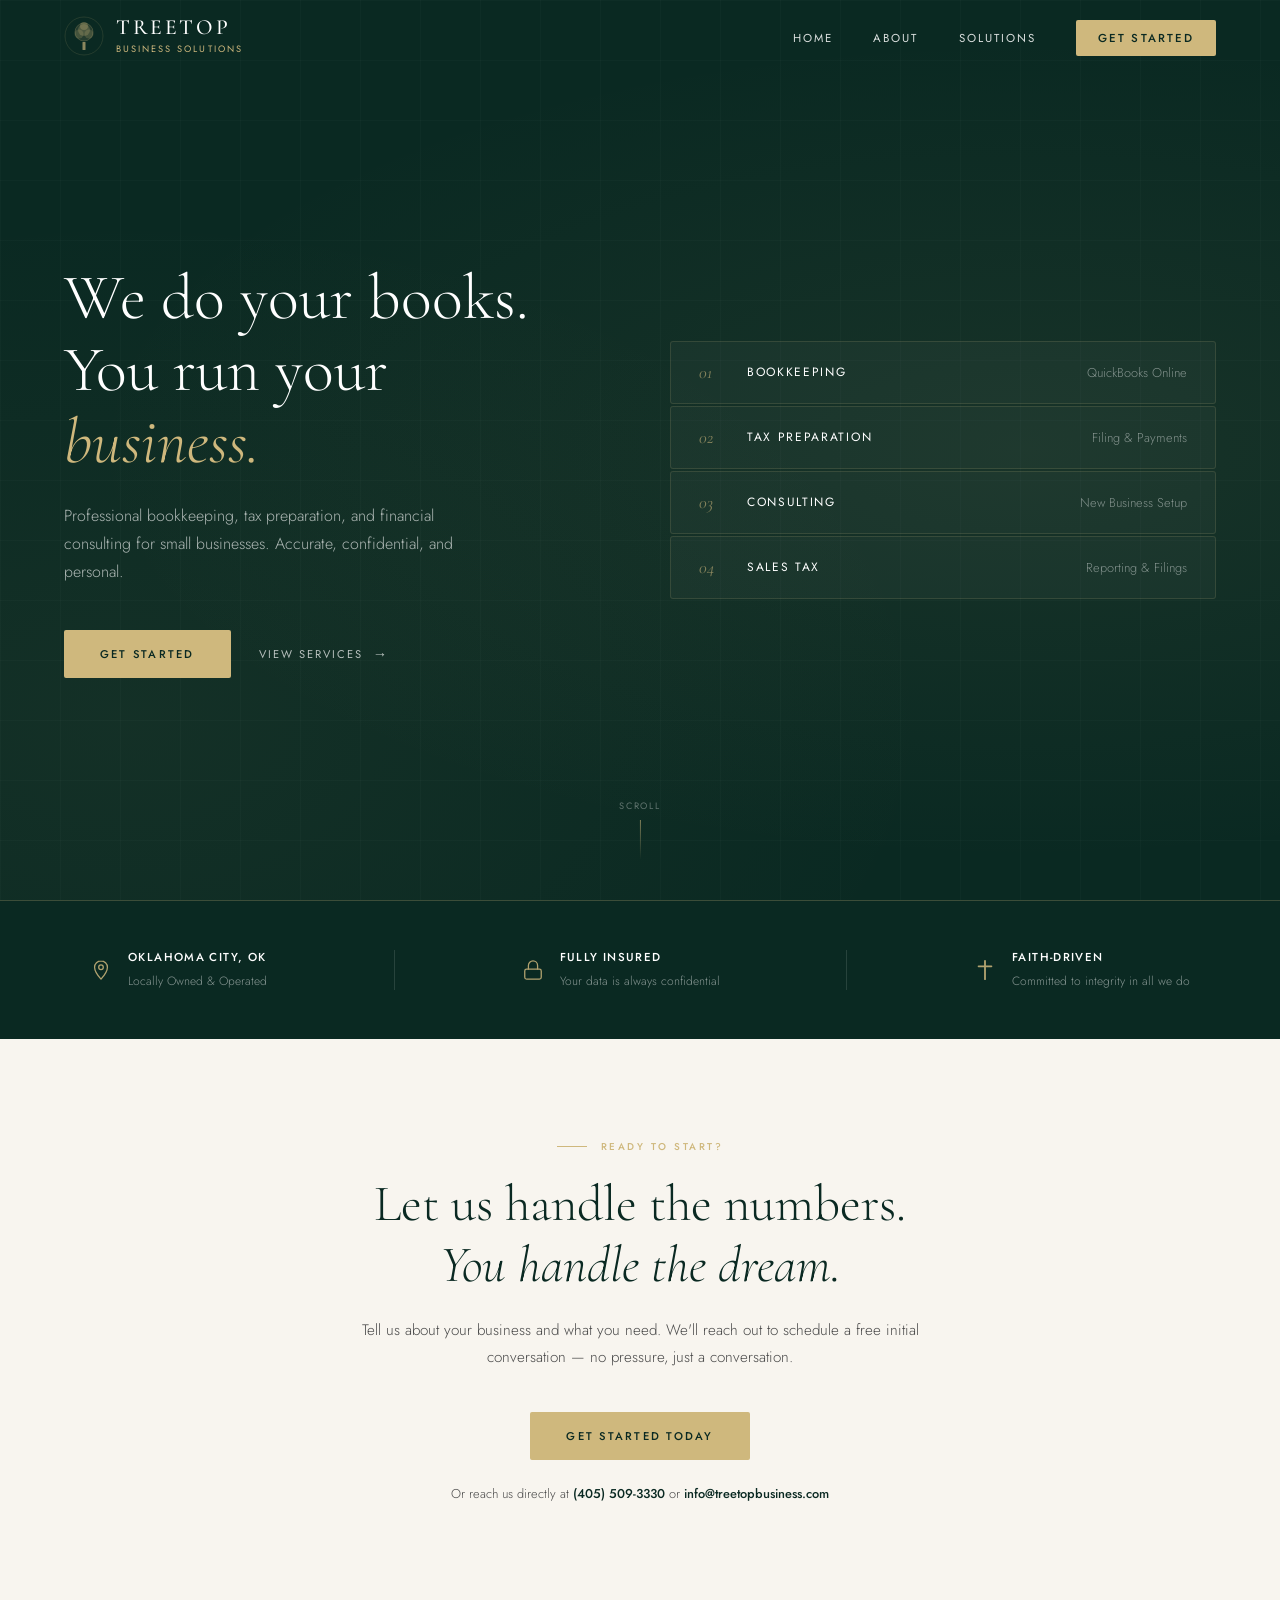
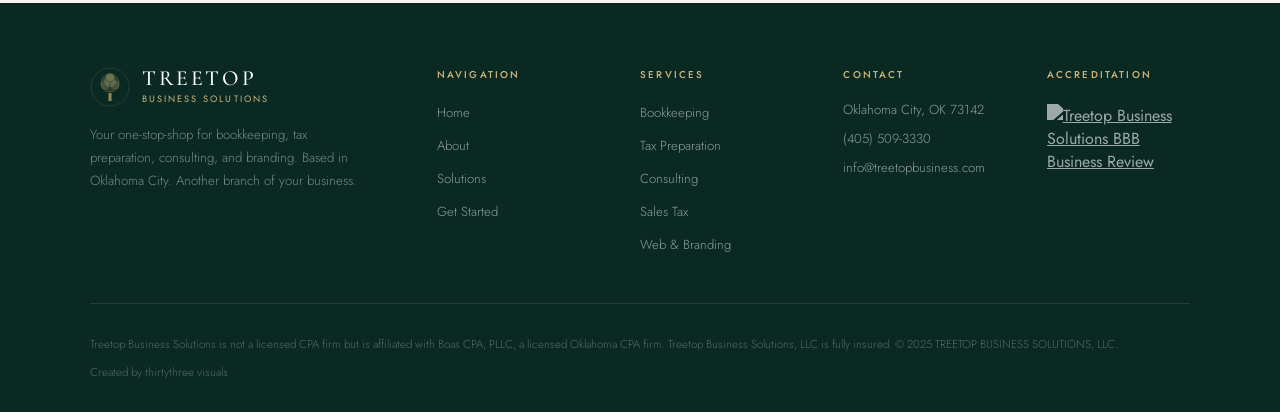
==== index.html @ 463fb04f "Add files via upload" ====
<!DOCTYPE html>
<html lang="en">
<head>
  <meta charset="UTF-8" />
  <meta name="viewport" content="width=device-width, initial-scale=1.0" />
  <title>Treetop Business Solutions | Bookkeeping · Tax Prep · Reconciliation</title>
  <meta name="description" content="Treetop Business Solutions — professional bookkeeping, tax preparation, and financial consulting for small businesses in Oklahoma City." />
  <link rel="preconnect" href="https://fonts.googleapis.com" />
  <link rel="preconnect" href="https://fonts.gstatic.com" crossorigin />
  <link href="https://fonts.googleapis.com/css2?family=Cormorant+Garamond:ital,wght@0,300;0,400;0,500;0,600;1,300;1,400&family=Jost:wght@300;400;500;600&display=swap" rel="stylesheet" />

  <style>
    /* ── TOKENS ── */
    :root {
      --green:    #0A2922;
      --green-mid:#0d3830;
      --gold:     #CFB87D;
      --gold-light:#e2d0a2;
      --white:    #FFFFFF;
      --cream:    #F8F5EF;
      --text:     #1a1a1a;
      --text-mid: #4a4a4a;
      --serif:    'Cormorant Garamond', Georgia, serif;
      --sans:     'Jost', sans-serif;
    }

    *, *::before, *::after { box-sizing: border-box; margin: 0; padding: 0; }

    html { scroll-behavior: smooth; }

    body {
      font-family: var(--sans);
      color: var(--text);
      background: var(--white);
      overflow-x: hidden;
    }

    /* ── NAV ── */
    nav {
      position: fixed;
      top: 0; left: 0; right: 0;
      z-index: 100;
      display: flex;
      align-items: center;
      justify-content: space-between;
      padding: 0 5%;
      height: 72px;
      background: transparent;
      transition: background 0.4s, box-shadow 0.4s;
    }
    nav.scrolled {
      background: var(--green);
      box-shadow: 0 2px 24px rgba(0,0,0,0.25);
    }
    .nav-logo {
      display: flex;
      align-items: center;
      gap: 12px;
      text-decoration: none;
    }
    .nav-logo-icon {
      width: 40px;
      height: 40px;
      opacity: 0.95;
    }
    .nav-logo-text {
      display: flex;
      flex-direction: column;
    }
    .nav-logo-name {
      font-family: var(--serif);
      font-size: 1.35rem;
      font-weight: 500;
      letter-spacing: 0.12em;
      color: var(--white);
      line-height: 1;
    }
    .nav-logo-sub {
      font-size: 0.58rem;
      letter-spacing: 0.22em;
      color: var(--gold);
      text-transform: uppercase;
      margin-top: 3px;
    }
    .nav-links {
      display: flex;
      align-items: center;
      gap: 40px;
      list-style: none;
    }
    .nav-links a {
      font-size: 0.72rem;
      letter-spacing: 0.18em;
      text-transform: uppercase;
      color: rgba(255,255,255,0.85);
      text-decoration: none;
      transition: color 0.2s;
    }
    .nav-links a:hover { color: var(--gold); }
    .nav-cta {
      font-size: 0.68rem;
      letter-spacing: 0.16em;
      text-transform: uppercase;
      color: var(--green) !important;
      background: var(--gold);
      padding: 10px 22px;
      border-radius: 2px;
      text-decoration: none;
      font-weight: 500;
      transition: background 0.2s, transform 0.2s !important;
    }
    .nav-cta:hover {
      background: var(--gold-light) !important;
      transform: translateY(-1px);
    }

    /* Hamburger */
    .nav-hamburger {
      display: none;
      flex-direction: column;
      gap: 5px;
      cursor: pointer;
      padding: 4px;
      background: none;
      border: none;
    }
    .nav-hamburger span {
      display: block;
      width: 24px;
      height: 2px;
      background: var(--white);
      transition: 0.3s;
    }
    .mobile-menu {
      display: none;
      position: fixed;
      top: 72px; left: 0; right: 0;
      background: var(--green);
      padding: 24px 5% 32px;
      z-index: 99;
      flex-direction: column;
      gap: 20px;
    }
    .mobile-menu.open { display: flex; }
    .mobile-menu a {
      font-size: 0.85rem;
      letter-spacing: 0.15em;
      text-transform: uppercase;
      color: rgba(255,255,255,0.85);
      text-decoration: none;
    }
    .mobile-menu .nav-cta {
      display: inline-block;
      margin-top: 8px;
      text-align: center;
    }

    /* ── HERO ── */
    .hero {
      min-height: 100vh;
      background: var(--green);
      display: flex;
      align-items: center;
      position: relative;
      overflow: hidden;
      padding: 120px 5% 80px;
    }
    .hero::before {
      content: '';
      position: absolute;
      inset: 0;
      background: radial-gradient(ellipse at 80% 50%, rgba(207,184,125,0.07) 0%, transparent 65%),
                  radial-gradient(ellipse at 10% 80%, rgba(207,184,125,0.05) 0%, transparent 50%);
      pointer-events: none;
    }
    /* Subtle grid texture */
    .hero::after {
      content: '';
      position: absolute;
      inset: 0;
      background-image: linear-gradient(rgba(255,255,255,0.02) 1px, transparent 1px),
                        linear-gradient(90deg, rgba(255,255,255,0.02) 1px, transparent 1px);
      background-size: 60px 60px;
      pointer-events: none;
    }

    .hero-inner {
      position: relative;
      z-index: 2;
      max-width: 1200px;
      width: 100%;
      margin: 0 auto;
      display: grid;
      grid-template-columns: 1fr 1fr;
      gap: 60px;
      align-items: center;
    }

    .hero-eyebrow {
      display: flex;
      align-items: center;
      gap: 14px;
      margin-bottom: 28px;
      opacity: 0;
      animation: fadeUp 0.8s 0.2s forwards;
    }
    .hero-eyebrow-line {
      width: 40px;
      height: 1px;
      background: var(--gold);
    }
    .hero-eyebrow span {
      font-size: 0.65rem;
      letter-spacing: 0.25em;
      text-transform: uppercase;
      color: var(--gold);
      font-weight: 500;
    }

    .hero-headline {
      font-family: var(--serif);
      font-size: clamp(2.8rem, 5vw, 4.4rem);
      font-weight: 300;
      line-height: 1.12;
      color: var(--white);
      margin-bottom: 24px;
      opacity: 0;
      animation: fadeUp 0.8s 0.35s forwards;
    }
    .hero-headline em {
      font-style: italic;
      color: var(--gold);
    }

    .hero-sub {
      font-size: 1rem;
      line-height: 1.75;
      color: rgba(255,255,255,0.65);
      max-width: 440px;
      margin-bottom: 44px;
      font-weight: 300;
      opacity: 0;
      animation: fadeUp 0.8s 0.5s forwards;
    }

    .hero-actions {
      display: flex;
      align-items: center;
      gap: 28px;
      opacity: 0;
      animation: fadeUp 0.8s 0.65s forwards;
    }
    .btn-primary {
      display: inline-block;
      font-size: 0.7rem;
      letter-spacing: 0.2em;
      text-transform: uppercase;
      font-weight: 500;
      color: var(--green);
      background: var(--gold);
      padding: 16px 36px;
      text-decoration: none;
      border-radius: 2px;
      transition: background 0.2s, transform 0.2s, box-shadow 0.2s;
    }
    .btn-primary:hover {
      background: var(--gold-light);
      transform: translateY(-2px);
      box-shadow: 0 8px 24px rgba(207,184,125,0.25);
    }
    .btn-ghost {
      display: inline-flex;
      align-items: center;
      gap: 10px;
      font-size: 0.7rem;
      letter-spacing: 0.18em;
      text-transform: uppercase;
      color: rgba(255,255,255,0.7);
      text-decoration: none;
      transition: color 0.2s;
    }
    .btn-ghost::after {
      content: '→';
      font-size: 0.9rem;
      transition: transform 0.2s;
    }
    .btn-ghost:hover { color: var(--gold); }
    .btn-ghost:hover::after { transform: translateX(4px); }

    /* Hero right — services preview */
    .hero-right {
      opacity: 0;
      animation: fadeIn 1s 0.7s forwards;
    }
    .hero-services {
      display: flex;
      flex-direction: column;
      gap: 2px;
    }
    .hero-service-item {
      display: flex;
      align-items: center;
      gap: 20px;
      padding: 20px 28px;
      border: 1px solid rgba(207,184,125,0.15);
      border-radius: 3px;
      background: rgba(255,255,255,0.03);
      transition: background 0.3s, border-color 0.3s;
      cursor: default;
    }
    .hero-service-item:hover {
      background: rgba(207,184,125,0.06);
      border-color: rgba(207,184,125,0.35);
    }
    .hero-service-num {
      font-family: var(--serif);
      font-size: 1.1rem;
      color: var(--gold);
      opacity: 0.6;
      min-width: 28px;
      font-style: italic;
    }
    .hero-service-name {
      font-size: 0.75rem;
      letter-spacing: 0.14em;
      text-transform: uppercase;
      color: var(--white);
      font-weight: 400;
    }
    .hero-service-desc {
      font-size: 0.8rem;
      color: rgba(255,255,255,0.45);
      margin-left: auto;
      font-weight: 300;
    }

    /* Hero scroll indicator */
    .hero-scroll {
      position: absolute;
      bottom: 40px;
      left: 50%;
      transform: translateX(-50%);
      display: flex;
      flex-direction: column;
      align-items: center;
      gap: 8px;
      opacity: 0;
      animation: fadeIn 1s 1.2s forwards;
    }
    .hero-scroll span {
      font-size: 0.58rem;
      letter-spacing: 0.2em;
      text-transform: uppercase;
      color: rgba(255,255,255,0.35);
    }
    .scroll-line {
      width: 1px;
      height: 40px;
      background: linear-gradient(to bottom, rgba(207,184,125,0.6), transparent);
      animation: scrollPulse 2s 1.5s ease-in-out infinite;
    }

    /* ── SHARED SECTION LABELS ── */
    .section-label {
      display: flex;
      align-items: center;
      gap: 14px;
      margin-bottom: 20px;
    }
    .section-label-line {
      width: 30px;
      height: 1px;
      background: var(--gold);
    }
    .section-label span {
      font-size: 0.62rem;
      letter-spacing: 0.25em;
      text-transform: uppercase;
      color: var(--gold);
      font-weight: 500;
    }
    .section-headline {
      font-family: var(--serif);
      font-size: clamp(2rem, 3.5vw, 3rem);
      font-weight: 300;
      line-height: 1.2;
      color: var(--green);
      margin-bottom: 20px;
    }
    .section-headline em { font-style: italic; }

    /* ── TRUST ── */
    .section-trust {
      background: var(--green);
      border-top: 1px solid rgba(207,184,125,0.25);
      padding: 48px 5%;
    }
    .trust-inner {
      max-width: 1100px;
      margin: 0 auto;
      display: flex;
      align-items: center;
      justify-content: space-between;
      gap: 40px;
      flex-wrap: wrap;
    }
    .trust-item {
      display: flex;
      align-items: center;
      gap: 16px;
    }
    .trust-svg-icon {
      width: 22px;
      height: 22px;
      color: var(--gold);
      flex-shrink: 0;
      opacity: 0.85;
    }
    .trust-text strong {
      display: block;
      font-size: 0.72rem;
      letter-spacing: 0.12em;
      text-transform: uppercase;
      color: var(--white);
      font-weight: 500;
      margin-bottom: 3px;
    }
    .trust-text span {
      font-size: 0.75rem;
      color: rgba(255,255,255,0.5);
      font-weight: 300;
    }
    .trust-divider {
      width: 1px;
      height: 40px;
      background: rgba(255,255,255,0.12);
    }

    /* ── CTA BANNER ── */
    .section-cta {
      background: var(--cream);
      padding: 100px 5%;
      text-align: center;
    }
    .section-cta-inner {
      max-width: 640px;
      margin: 0 auto;
    }
    .section-cta .section-label { justify-content: center; }
    .cta-headline {
      font-family: var(--serif);
      font-size: clamp(2rem, 4vw, 3.2rem);
      font-weight: 300;
      color: var(--green);
      line-height: 1.2;
      margin-bottom: 20px;
    }
    .cta-headline em { font-style: italic; }
    .cta-body {
      font-size: 0.95rem;
      line-height: 1.8;
      color: var(--text-mid);
      font-weight: 300;
      margin-bottom: 40px;
    }
    .cta-actions {
      display: flex;
      align-items: center;
      justify-content: center;
      gap: 24px;
      flex-wrap: wrap;
    }
    .cta-contact {
      font-size: 0.8rem;
      color: var(--text-mid);
      font-weight: 300;
    }
    .cta-contact a {
      color: var(--green);
      font-weight: 500;
      text-decoration: none;
    }
    .cta-contact a:hover { text-decoration: underline; }

    /* ── FOOTER ── */
    footer {
      background: var(--green);
      padding: 64px 5% 32px;
    }
    .footer-top {
      max-width: 1100px;
      margin: 0 auto;
      display: grid;
      grid-template-columns: 2fr 1fr 1fr 1fr 1fr;
      gap: 60px;
      padding-bottom: 48px;
      border-bottom: 1px solid rgba(255,255,255,0.1);
      margin-bottom: 32px;
    }
    .footer-brand p {
      font-size: 0.83rem;
      line-height: 1.75;
      color: rgba(255,255,255,0.45);
      font-weight: 300;
      margin-top: 16px;
      max-width: 280px;
    }
    .footer-col h4 {
      font-size: 0.62rem;
      letter-spacing: 0.22em;
      text-transform: uppercase;
      color: var(--gold);
      font-weight: 500;
      margin-bottom: 18px;
    }
    .footer-col ul {
      list-style: none;
      display: flex;
      flex-direction: column;
      gap: 10px;
    }
    .footer-col ul li a {
      font-size: 0.82rem;
      color: rgba(255,255,255,0.55);
      text-decoration: none;
      font-weight: 300;
      transition: color 0.2s;
    }
    .footer-col ul li a:hover { color: var(--gold); }
    .footer-col address {
      font-style: normal;
      display: flex;
      flex-direction: column;
      gap: 10px;
    }
    .footer-col address a, .footer-col address span {
      font-size: 0.82rem;
      color: rgba(255,255,255,0.55);
      text-decoration: none;
      font-weight: 300;
      transition: color 0.2s;
    }
    .footer-col address a:hover { color: var(--gold); }

    .footer-bbb-seal {
      height: 52px;
      width: auto;
      filter: brightness(0) invert(1);
      opacity: 0.6;
      transition: opacity 0.2s;
      margin-top: 4px;
    }
    .footer-col a:has(.footer-bbb-seal):hover .footer-bbb-seal {
      opacity: 0.9;
    }
    .footer-bottom {
      max-width: 1100px;
      margin: 0 auto;
      display: flex;
      align-items: center;
      justify-content: space-between;
      flex-wrap: wrap;
      gap: 12px;
    }
    .footer-bottom p {
      font-size: 0.72rem;
      color: rgba(255,255,255,0.3);
      font-weight: 300;
    }
    .footer-bottom a {
      color: rgba(255,255,255,0.3);
      text-decoration: none;
    }
    .footer-bottom a:hover { color: var(--gold); }

    /* ── ANIMATIONS ── */
    @keyframes fadeUp {
      from { opacity: 0; transform: translateY(24px); }
      to   { opacity: 1; transform: translateY(0); }
    }
    @keyframes fadeIn {
      from { opacity: 0; }
      to   { opacity: 1; }
    }
    @keyframes scrollPulse {
      0%, 100% { opacity: 0.6; transform: scaleY(1); }
      50%       { opacity: 1;   transform: scaleY(1.15); }
    }

    /* Scroll reveal */
    .reveal {
      opacity: 0;
      transform: translateY(30px);
      transition: opacity 0.7s ease, transform 0.7s ease;
    }
    .reveal.visible {
      opacity: 1;
      transform: translateY(0);
    }
    .reveal-delay-1 { transition-delay: 0.1s; }
    .reveal-delay-2 { transition-delay: 0.2s; }
    .reveal-delay-3 { transition-delay: 0.3s; }

    /* ── RESPONSIVE ── */
    @media (max-width: 900px) {
      .nav-links { display: none; }
      .nav-hamburger { display: flex; }

      .hero-inner { grid-template-columns: 1fr; }
      .hero-right { display: none; }

      .footer-top { grid-template-columns: 1fr 1fr; }
      .footer-brand { grid-column: 1 / -1; }

      .trust-divider { display: none; }
      .trust-inner { justify-content: center; }
    }

    @media (max-width: 600px) {
      .footer-top { grid-template-columns: 1fr; }
    }
  </style>
</head>
<body>

  <!-- NAV -->
  <nav id="main-nav">
    <a href="index.html" class="nav-logo">
      <!-- Tree SVG icon -->
      <svg class="nav-logo-icon" viewBox="0 0 80 80" fill="none" xmlns="http://www.w3.org/2000/svg">
        <circle cx="40" cy="40" r="38" stroke="rgba(207,184,125,0.3)" stroke-width="1"/>
        <!-- trunk -->
        <rect x="37" y="52" width="6" height="16" rx="1" fill="rgba(207,184,125,0.7)"/>
        <!-- main foliage circles -->
        <circle cx="40" cy="32" r="18" fill="rgba(207,184,125,0.15)" stroke="rgba(207,184,125,0.5)" stroke-width="1"/>
        <circle cx="40" cy="28" r="12" fill="rgba(207,184,125,0.25)"/>
        <circle cx="30" cy="36" r="9" fill="rgba(207,184,125,0.2)"/>
        <circle cx="50" cy="36" r="9" fill="rgba(207,184,125,0.2)"/>
        <circle cx="40" cy="20" r="8" fill="rgba(207,184,125,0.3)"/>
      </svg>
      <div class="nav-logo-text">
        <span class="nav-logo-name">TREETOP</span>
        <span class="nav-logo-sub">Business Solutions</span>
      </div>
    </a>
    <ul class="nav-links">
      <li><a href="index.html">Home</a></li>
      <li><a href="about.html">About</a></li>
      <li><a href="solutions.html">Solutions</a></li>
      <li><a href="get-started.html" class="nav-cta">Get Started</a></li>
    </ul>
    <button class="nav-hamburger" onclick="toggleMenu()" aria-label="Menu">
      <span></span><span></span><span></span>
    </button>
  </nav>

  <!-- Mobile menu -->
  <div class="mobile-menu" id="mobile-menu">
    <a href="index.html">Home</a>
    <a href="about.html">About</a>
    <a href="solutions.html">Solutions</a>
    <a href="get-started.html" class="nav-cta">Get Started</a>
  </div>

  <!-- HERO -->
  <section class="hero">
    <div class="hero-inner">
      <div class="hero-left">
        <h1 class="hero-headline">
          We do your books.<br>
          You run your<br>
          <em>business.</em>
        </h1>
        <p class="hero-sub">
          Professional bookkeeping, tax preparation, and financial consulting for small businesses. Accurate, confidential, and personal.
        </p>
        <div class="hero-actions">
          <a href="get-started.html" class="btn-primary">Get Started</a>
          <a href="solutions.html" class="btn-ghost">View Services</a>
        </div>
      </div>
      <div class="hero-right">
        <div class="hero-services">
          <div class="hero-service-item">
            <span class="hero-service-num">01</span>
            <span class="hero-service-name">Bookkeeping</span>
            <span class="hero-service-desc">QuickBooks Online</span>
          </div>
          <div class="hero-service-item">
            <span class="hero-service-num">02</span>
            <span class="hero-service-name">Tax Preparation</span>
            <span class="hero-service-desc">Filing & Payments</span>
          </div>
          <div class="hero-service-item">
            <span class="hero-service-num">03</span>
            <span class="hero-service-name">Consulting</span>
            <span class="hero-service-desc">New Business Setup</span>
          </div>
          <div class="hero-service-item">
            <span class="hero-service-num">04</span>
            <span class="hero-service-name">Sales Tax</span>
            <span class="hero-service-desc">Reporting & Filings</span>
          </div>
        </div>
      </div>
    </div>
    <div class="hero-scroll">
      <span>Scroll</span>
      <div class="scroll-line"></div>
    </div>
  </section>

  <!-- TRUST BAR — flush below hero, gold top border -->
  <section class="section-trust">
    <div class="trust-inner">

      <div class="trust-item">
        <svg class="trust-svg-icon" viewBox="0 0 24 24" fill="none" stroke="currentColor" stroke-width="1.4" stroke-linecap="round" stroke-linejoin="round">
          <path d="M12 2C8.13 2 5 5.13 5 9c0 5.25 7 13 7 13s7-7.75 7-13c0-3.87-3.13-7-7-7z"/>
          <circle cx="12" cy="9" r="2.5"/>
        </svg>
        <div class="trust-text">
          <strong>Oklahoma City, OK</strong>
          <span>Locally Owned &amp; Operated</span>
        </div>
      </div>

      <div class="trust-divider"></div>

      <div class="trust-item">
        <svg class="trust-svg-icon" viewBox="0 0 24 24" fill="none" stroke="currentColor" stroke-width="1.4" stroke-linecap="round" stroke-linejoin="round">
          <rect x="3" y="11" width="18" height="11" rx="2" ry="2"/>
          <path d="M7 11V7a5 5 0 0 1 10 0v4"/>
        </svg>
        <div class="trust-text">
          <strong>Fully Insured</strong>
          <span>Your data is always confidential</span>
        </div>
      </div>

      <div class="trust-divider"></div>

      <div class="trust-item">
        <svg class="trust-svg-icon" viewBox="0 0 24 24" fill="none" stroke="currentColor" stroke-width="2" stroke-linecap="round">
          <line x1="12" y1="2" x2="12" y2="22"/>
          <line x1="5" y1="8" x2="19" y2="8"/>
        </svg>
        <div class="trust-text">
          <strong>Faith-Driven</strong>
          <span>Committed to integrity in all we do</span>
        </div>
      </div>

    </div>
  </section>

  <!-- CTA -->
  <section class="section-cta" style="background:var(--cream);">
    <div class="section-cta-inner reveal">
      <div class="section-label">
        <div class="section-label-line"></div>
        <span>Ready to Start?</span>
      </div>
      <h2 class="cta-headline">
        Let us handle the numbers.<br>
        <em>You handle the dream.</em>
      </h2>
      <p class="cta-body">
        Tell us about your business and what you need. We'll reach out to schedule a free initial conversation — no pressure, just a conversation.
      </p>
      <div class="cta-actions">
        <a href="get-started.html" class="btn-primary">Get Started Today</a>
      </div>
      <p class="cta-contact" style="margin-top:24px;">
        Or reach us directly at <a href="tel:4055093330">(405) 509-3330</a> or <a href="mailto:info@treetopbusiness.com">info@treetopbusiness.com</a>
      </p>
    </div>
  </section>

  <!-- FOOTER -->
  <footer>
    <div class="footer-top">
      <div class="footer-brand">
        <a href="index.html" class="nav-logo">
          <svg class="nav-logo-icon" viewBox="0 0 80 80" fill="none" xmlns="http://www.w3.org/2000/svg">
            <circle cx="40" cy="40" r="38" stroke="rgba(207,184,125,0.3)" stroke-width="1"/>
            <rect x="37" y="52" width="6" height="16" rx="1" fill="rgba(207,184,125,0.7)"/>
            <circle cx="40" cy="32" r="18" fill="rgba(207,184,125,0.15)" stroke="rgba(207,184,125,0.5)" stroke-width="1"/>
            <circle cx="40" cy="28" r="12" fill="rgba(207,184,125,0.25)"/>
            <circle cx="30" cy="36" r="9" fill="rgba(207,184,125,0.2)"/>
            <circle cx="50" cy="36" r="9" fill="rgba(207,184,125,0.2)"/>
            <circle cx="40" cy="20" r="8" fill="rgba(207,184,125,0.3)"/>
          </svg>
          <div class="nav-logo-text">
            <span class="nav-logo-name">TREETOP</span>
            <span class="nav-logo-sub">Business Solutions</span>
          </div>
        </a>
        <p>Your one-stop-shop for bookkeeping, tax preparation, consulting, and branding. Based in Oklahoma City. Another branch of your business.</p>
      </div>
      <div class="footer-col">
        <h4>Navigation</h4>
        <ul>
          <li><a href="index.html">Home</a></li>
          <li><a href="about.html">About</a></li>
          <li><a href="solutions.html">Solutions</a></li>
          <li><a href="get-started.html">Get Started</a></li>
        </ul>
      </div>
      <div class="footer-col">
        <h4>Services</h4>
        <ul>
          <li><a href="solutions.html">Bookkeeping</a></li>
          <li><a href="solutions.html">Tax Preparation</a></li>
          <li><a href="solutions.html">Consulting</a></li>
          <li><a href="solutions.html">Sales Tax</a></li>
          <li><a href="solutions.html">Web &amp; Branding</a></li>
        </ul>
      </div>
      <div class="footer-col">
        <h4>Contact</h4>
        <address>
          <span>Oklahoma City, OK 73142</span>
          <a href="tel:4055093330">(405) 509-3330</a>
          <a href="mailto:info@treetopbusiness.com">info@treetopbusiness.com</a>
        </address>
      </div>
      <div class="footer-col">
        <h4>Accreditation</h4>
        <a href="https://www.bbb.org/us/ok/oklahoma-city/profile/bookkeeping-services/treetop-business-solutions-llc-0995-90110137/#sealclick" target="_blank" rel="nofollow">
          <img src="https://seal-oklahomacity.bbb.org/seals/darkgray-seal-250-52-bbb-90110137.png" alt="Treetop Business Solutions BBB Business Review" class="footer-bbb-seal" />
        </a>
      </div>
    </div>
    <div class="footer-bottom">
      <p>Treetop Business Solutions is not a licensed CPA firm but is affiliated with Boas CPA, PLLC, a licensed Oklahoma CPA firm. Treetop Business Solutions, LLC is fully insured. © 2025 TREETOP BUSINESS SOLUTIONS, LLC.</p>
      <p>Created by <a href="#">thirtythree visuals</a></p>
    </div>
  </footer>

  <script>
    // Nav scroll effect
    const nav = document.getElementById('main-nav');
    window.addEventListener('scroll', () => {
      nav.classList.toggle('scrolled', window.scrollY > 40);
    });

    // Mobile menu
    function toggleMenu() {
      document.getElementById('mobile-menu').classList.toggle('open');
    }

    // Scroll reveal
    const reveals = document.querySelectorAll('.reveal');
    const observer = new IntersectionObserver((entries) => {
      entries.forEach(e => {
        if (e.isIntersecting) {
          e.target.classList.add('visible');
          observer.unobserve(e.target);
        }
      });
    }, { threshold: 0.12 });
    reveals.forEach(el => observer.observe(el));
  </script>
</body>
</html>
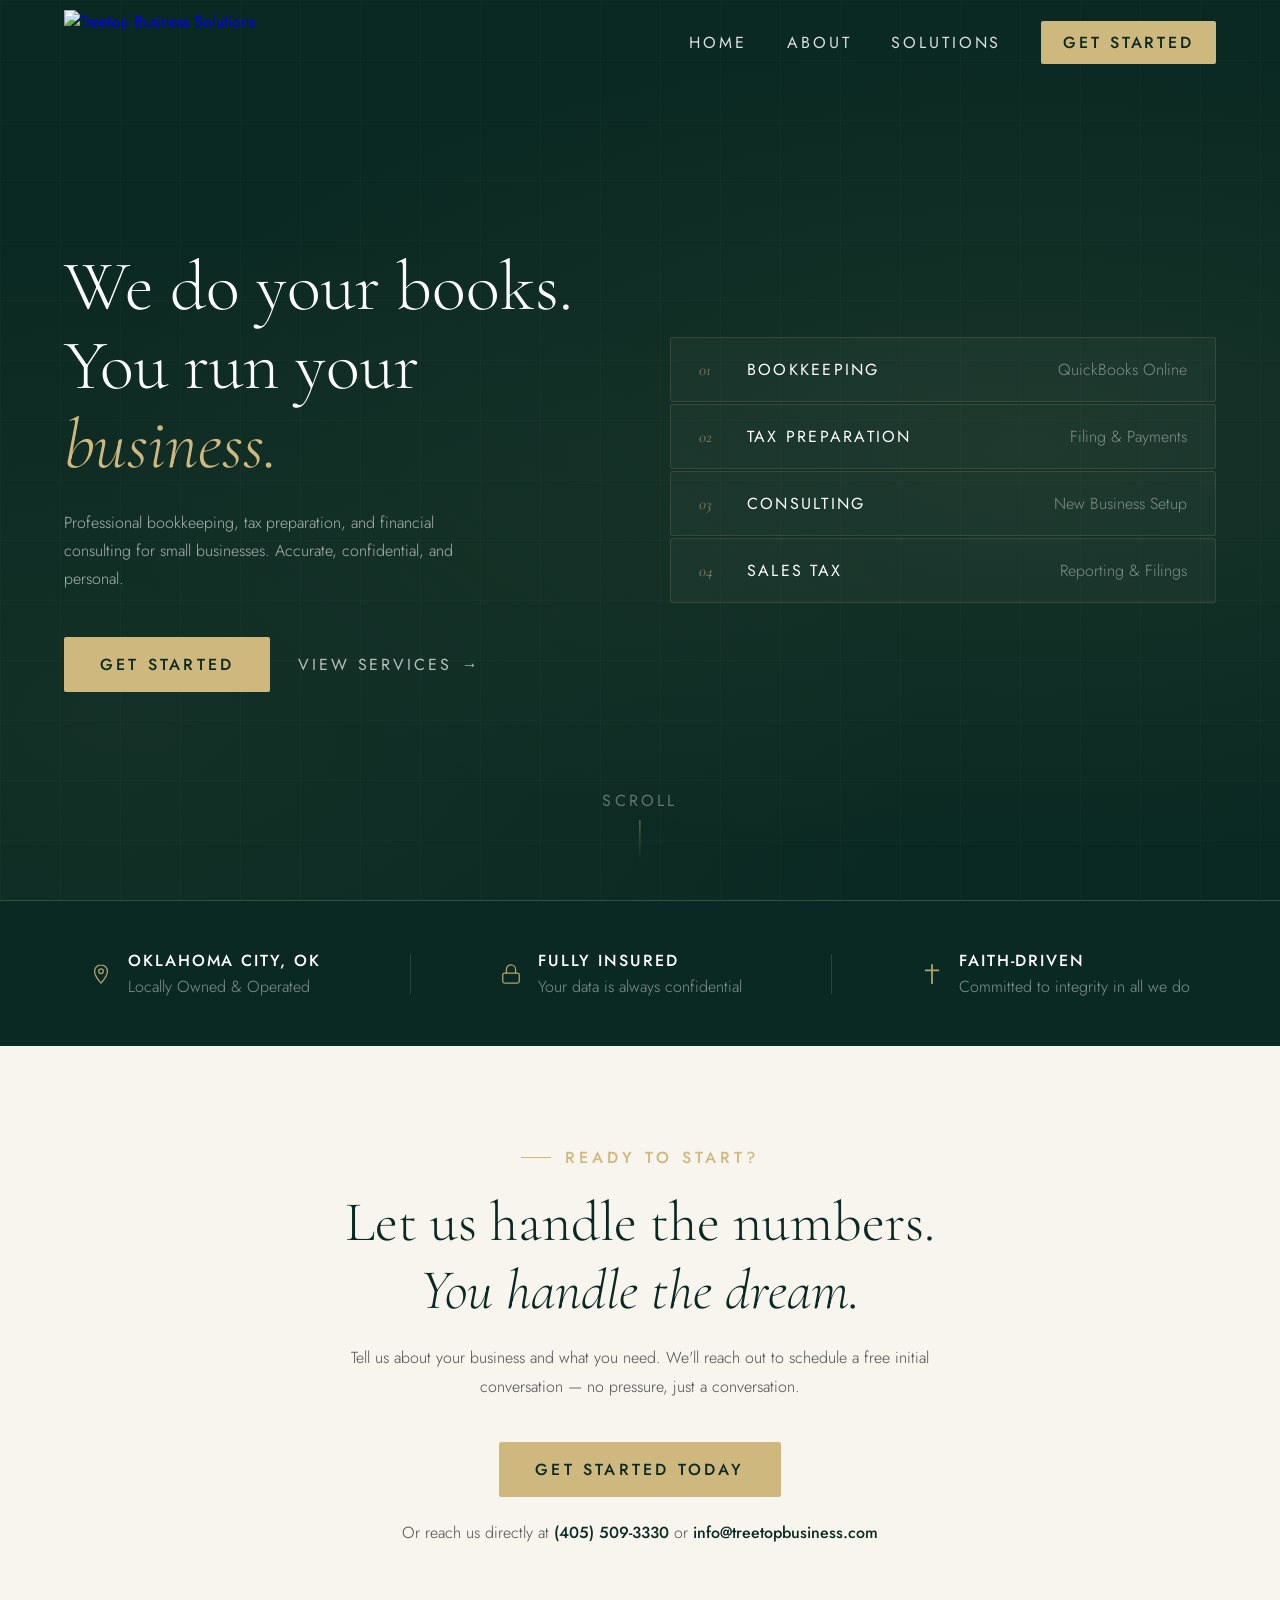
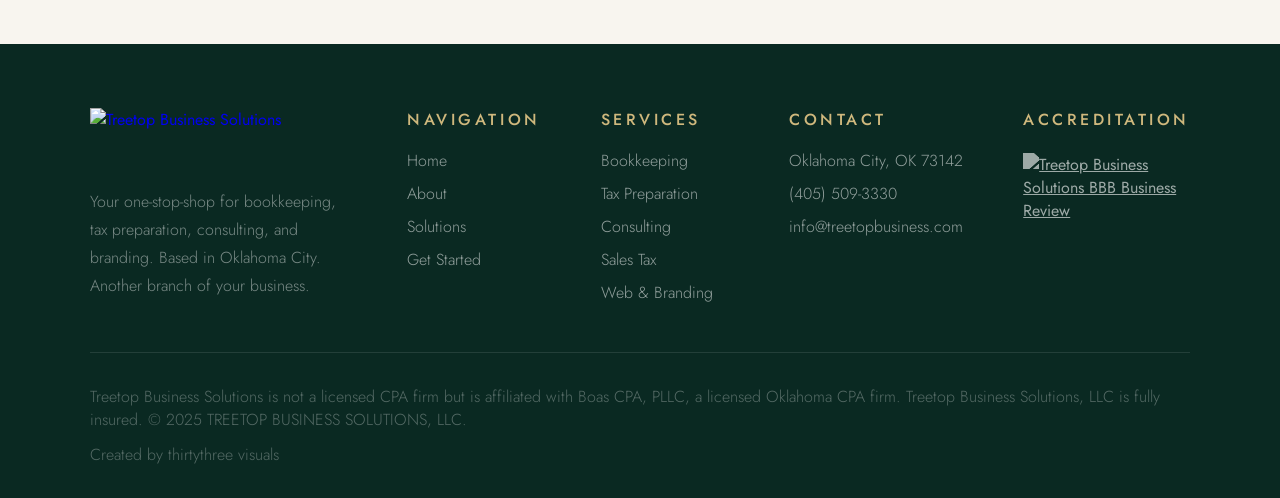
==== commit c1b41917: "Update index.html" ====
--- a/index.html
+++ b/index.html
@@ -44,7 +44,7 @@
       align-items: center;
       justify-content: space-between;
       padding: 0 5%;
-      height: 72px;
+      height: 84px;
       background: transparent;
       transition: background 0.4s, box-shadow 0.4s;
     }
@@ -58,10 +58,10 @@
       gap: 12px;
       text-decoration: none;
     }
-    .nav-logo-icon {
-      width: 40px;
-      height: 40px;
-      opacity: 0.95;
+    .nav-logo-img {
+      height: 64px;
+      width: auto;
+      display: block;
     }
     .nav-logo-text {
       display: flex;
@@ -69,14 +69,14 @@
     }
     .nav-logo-name {
       font-family: var(--serif);
-      font-size: 1.35rem;
+      1.485rem;
       font-weight: 500;
       letter-spacing: 0.12em;
       color: var(--white);
       line-height: 1;
     }
     .nav-logo-sub {
-      font-size: 0.58rem;
+      0.638rem;
       letter-spacing: 0.22em;
       color: var(--gold);
       text-transform: uppercase;
@@ -89,7 +89,7 @@
       list-style: none;
     }
     .nav-links a {
-      font-size: 0.72rem;
+      0.792rem;
       letter-spacing: 0.18em;
       text-transform: uppercase;
       color: rgba(255,255,255,0.85);
@@ -98,7 +98,7 @@
     }
     .nav-links a:hover { color: var(--gold); }
     .nav-cta {
-      font-size: 0.68rem;
+      0.748rem;
       letter-spacing: 0.16em;
       text-transform: uppercase;
       color: var(--green) !important;
@@ -134,7 +134,7 @@
     .mobile-menu {
       display: none;
       position: fixed;
-      top: 72px; left: 0; right: 0;
+      top: 84px; left: 0; right: 0;
       background: var(--green);
       padding: 24px 5% 32px;
       z-index: 99;
@@ -143,7 +143,7 @@
     }
     .mobile-menu.open { display: flex; }
     .mobile-menu a {
-      font-size: 0.85rem;
+      0.935rem;
       letter-spacing: 0.15em;
       text-transform: uppercase;
       color: rgba(255,255,255,0.85);
@@ -210,7 +210,7 @@
       background: var(--gold);
     }
     .hero-eyebrow span {
-      font-size: 0.65rem;
+      0.715rem;
       letter-spacing: 0.25em;
       text-transform: uppercase;
       color: var(--gold);
@@ -219,7 +219,7 @@
 
     .hero-headline {
       font-family: var(--serif);
-      font-size: clamp(2.8rem, 5vw, 4.4rem);
+      font-size: clamp(3.08rem, 5.5vw, 4.84rem);
       font-weight: 300;
       line-height: 1.12;
       color: var(--white);
@@ -233,7 +233,7 @@
     }
 
     .hero-sub {
-      font-size: 1rem;
+      1.1rem;
       line-height: 1.75;
       color: rgba(255,255,255,0.65);
       max-width: 440px;
@@ -252,7 +252,7 @@
     }
     .btn-primary {
       display: inline-block;
-      font-size: 0.7rem;
+      0.77rem;
       letter-spacing: 0.2em;
       text-transform: uppercase;
       font-weight: 500;
@@ -272,7 +272,7 @@
       display: inline-flex;
       align-items: center;
       gap: 10px;
-      font-size: 0.7rem;
+      0.77rem;
       letter-spacing: 0.18em;
       text-transform: uppercase;
       color: rgba(255,255,255,0.7);
@@ -281,7 +281,7 @@
     }
     .btn-ghost::after {
       content: '→';
-      font-size: 0.9rem;
+      0.99rem;
       transition: transform 0.2s;
     }
     .btn-ghost:hover { color: var(--gold); }
@@ -314,21 +314,21 @@
     }
     .hero-service-num {
       font-family: var(--serif);
-      font-size: 1.1rem;
+      1.21rem;
       color: var(--gold);
       opacity: 0.6;
       min-width: 28px;
       font-style: italic;
     }
     .hero-service-name {
-      font-size: 0.75rem;
+      0.825rem;
       letter-spacing: 0.14em;
       text-transform: uppercase;
       color: var(--white);
       font-weight: 400;
     }
     .hero-service-desc {
-      font-size: 0.8rem;
+      0.88rem;
       color: rgba(255,255,255,0.45);
       margin-left: auto;
       font-weight: 300;
@@ -348,7 +348,7 @@
       animation: fadeIn 1s 1.2s forwards;
     }
     .hero-scroll span {
-      font-size: 0.58rem;
+      0.638rem;
       letter-spacing: 0.2em;
       text-transform: uppercase;
       color: rgba(255,255,255,0.35);
@@ -373,7 +373,7 @@
       background: var(--gold);
     }
     .section-label span {
-      font-size: 0.62rem;
+      0.682rem;
       letter-spacing: 0.25em;
       text-transform: uppercase;
       color: var(--gold);
@@ -381,7 +381,7 @@
     }
     .section-headline {
       font-family: var(--serif);
-      font-size: clamp(2rem, 3.5vw, 3rem);
+      font-size: clamp(2.2rem, 3.85vw, 3.3rem);
       font-weight: 300;
       line-height: 1.2;
       color: var(--green);
@@ -418,7 +418,7 @@
     }
     .trust-text strong {
       display: block;
-      font-size: 0.72rem;
+      0.792rem;
       letter-spacing: 0.12em;
       text-transform: uppercase;
       color: var(--white);
@@ -426,7 +426,7 @@
       margin-bottom: 3px;
     }
     .trust-text span {
-      font-size: 0.75rem;
+      0.825rem;
       color: rgba(255,255,255,0.5);
       font-weight: 300;
     }
@@ -449,7 +449,7 @@
     .section-cta .section-label { justify-content: center; }
     .cta-headline {
       font-family: var(--serif);
-      font-size: clamp(2rem, 4vw, 3.2rem);
+      font-size: clamp(2.2rem, 4.4vw, 3.52rem);
       font-weight: 300;
       color: var(--green);
       line-height: 1.2;
@@ -457,7 +457,7 @@
     }
     .cta-headline em { font-style: italic; }
     .cta-body {
-      font-size: 0.95rem;
+      1.045rem;
       line-height: 1.8;
       color: var(--text-mid);
       font-weight: 300;
@@ -471,7 +471,7 @@
       flex-wrap: wrap;
     }
     .cta-contact {
-      font-size: 0.8rem;
+      0.88rem;
       color: var(--text-mid);
       font-weight: 300;
     }
@@ -498,7 +498,7 @@
       margin-bottom: 32px;
     }
     .footer-brand p {
-      font-size: 0.83rem;
+      0.913rem;
       line-height: 1.75;
       color: rgba(255,255,255,0.45);
       font-weight: 300;
@@ -506,7 +506,7 @@
       max-width: 280px;
     }
     .footer-col h4 {
-      font-size: 0.62rem;
+      0.682rem;
       letter-spacing: 0.22em;
       text-transform: uppercase;
       color: var(--gold);
@@ -520,7 +520,7 @@
       gap: 10px;
     }
     .footer-col ul li a {
-      font-size: 0.82rem;
+      0.902rem;
       color: rgba(255,255,255,0.55);
       text-decoration: none;
       font-weight: 300;
@@ -534,7 +534,7 @@
       gap: 10px;
     }
     .footer-col address a, .footer-col address span {
-      font-size: 0.82rem;
+      0.902rem;
       color: rgba(255,255,255,0.55);
       text-decoration: none;
       font-weight: 300;
@@ -563,7 +563,7 @@
       gap: 12px;
     }
     .footer-bottom p {
-      font-size: 0.72rem;
+      0.792rem;
       color: rgba(255,255,255,0.3);
       font-weight: 300;
     }
@@ -627,21 +627,7 @@
   <nav id="main-nav">
     <a href="index.html" class="nav-logo">
       <!-- Tree SVG icon -->
-      <svg class="nav-logo-icon" viewBox="0 0 80 80" fill="none" xmlns="http://www.w3.org/2000/svg">
-        <circle cx="40" cy="40" r="38" stroke="rgba(207,184,125,0.3)" stroke-width="1"/>
-        <!-- trunk -->
-        <rect x="37" y="52" width="6" height="16" rx="1" fill="rgba(207,184,125,0.7)"/>
-        <!-- main foliage circles -->
-        <circle cx="40" cy="32" r="18" fill="rgba(207,184,125,0.15)" stroke="rgba(207,184,125,0.5)" stroke-width="1"/>
-        <circle cx="40" cy="28" r="12" fill="rgba(207,184,125,0.25)"/>
-        <circle cx="30" cy="36" r="9" fill="rgba(207,184,125,0.2)"/>
-        <circle cx="50" cy="36" r="9" fill="rgba(207,184,125,0.2)"/>
-        <circle cx="40" cy="20" r="8" fill="rgba(207,184,125,0.3)"/>
-      </svg>
-      <div class="nav-logo-text">
-        <span class="nav-logo-name">TREETOP</span>
-        <span class="nav-logo-sub">Business Solutions</span>
-      </div>
+      <img src="images/TreeTop BS Logo-horiz - bc.png" alt="Treetop Business Solutions" class="nav-logo-img" />
     </a>
     <ul class="nav-links">
       <li><a href="index.html">Home</a></li>
@@ -782,19 +768,7 @@
     <div class="footer-top">
       <div class="footer-brand">
         <a href="index.html" class="nav-logo">
-          <svg class="nav-logo-icon" viewBox="0 0 80 80" fill="none" xmlns="http://www.w3.org/2000/svg">
-            <circle cx="40" cy="40" r="38" stroke="rgba(207,184,125,0.3)" stroke-width="1"/>
-            <rect x="37" y="52" width="6" height="16" rx="1" fill="rgba(207,184,125,0.7)"/>
-            <circle cx="40" cy="32" r="18" fill="rgba(207,184,125,0.15)" stroke="rgba(207,184,125,0.5)" stroke-width="1"/>
-            <circle cx="40" cy="28" r="12" fill="rgba(207,184,125,0.25)"/>
-            <circle cx="30" cy="36" r="9" fill="rgba(207,184,125,0.2)"/>
-            <circle cx="50" cy="36" r="9" fill="rgba(207,184,125,0.2)"/>
-            <circle cx="40" cy="20" r="8" fill="rgba(207,184,125,0.3)"/>
-          </svg>
-          <div class="nav-logo-text">
-            <span class="nav-logo-name">TREETOP</span>
-            <span class="nav-logo-sub">Business Solutions</span>
-          </div>
+          <img src="images/TreeTop BS Logo-horiz - bc.png" alt="Treetop Business Solutions" class="nav-logo-img" />
         </a>
         <p>Your one-stop-shop for bookkeeping, tax preparation, consulting, and branding. Based in Oklahoma City. Another branch of your business.</p>
       </div>
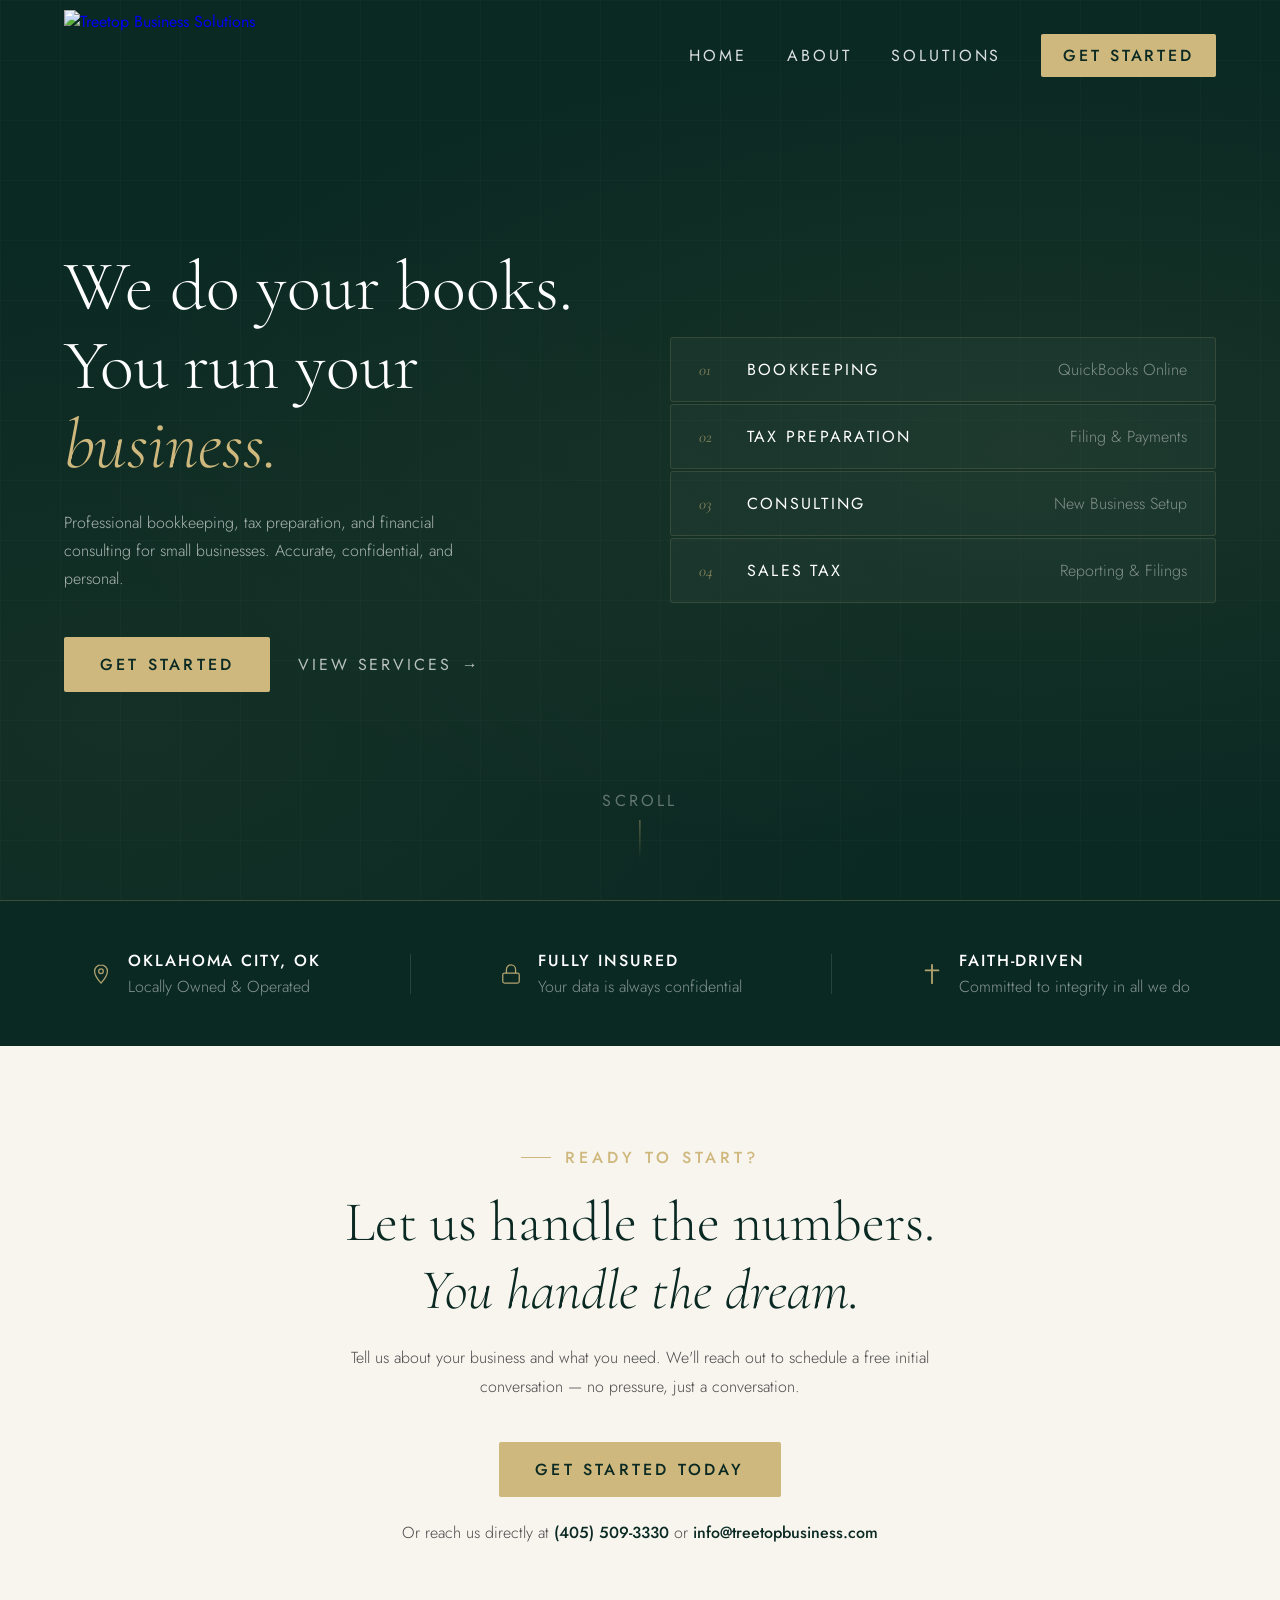
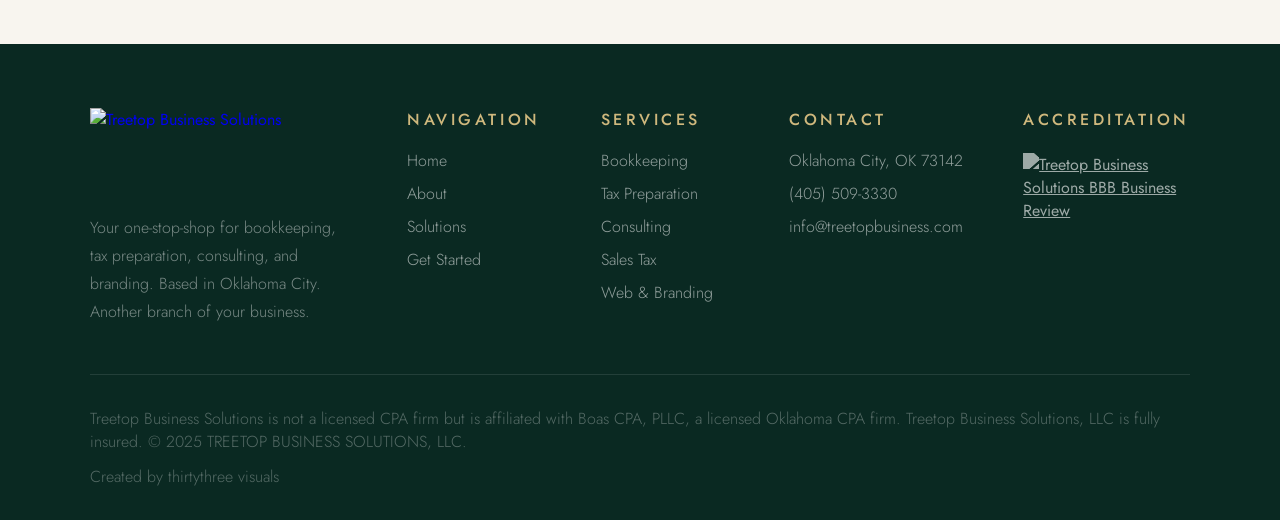
==== commit 9ecb68c1: "Adjust navbar and mobile menu heights in index.html" ====
--- a/index.html
+++ b/index.html
@@ -44,7 +44,7 @@
       align-items: center;
       justify-content: space-between;
       padding: 0 5%;
-      height: 84px;
+      height: 110px;
       background: transparent;
       transition: background 0.4s, box-shadow 0.4s;
     }
@@ -59,7 +59,7 @@
       text-decoration: none;
     }
     .nav-logo-img {
-      height: 64px;
+      height: 90px;
       width: auto;
       display: block;
     }
@@ -134,7 +134,7 @@
     .mobile-menu {
       display: none;
       position: fixed;
-      top: 84px; left: 0; right: 0;
+      top: 110px; left: 0; right: 0;
       background: var(--green);
       padding: 24px 5% 32px;
       z-index: 99;
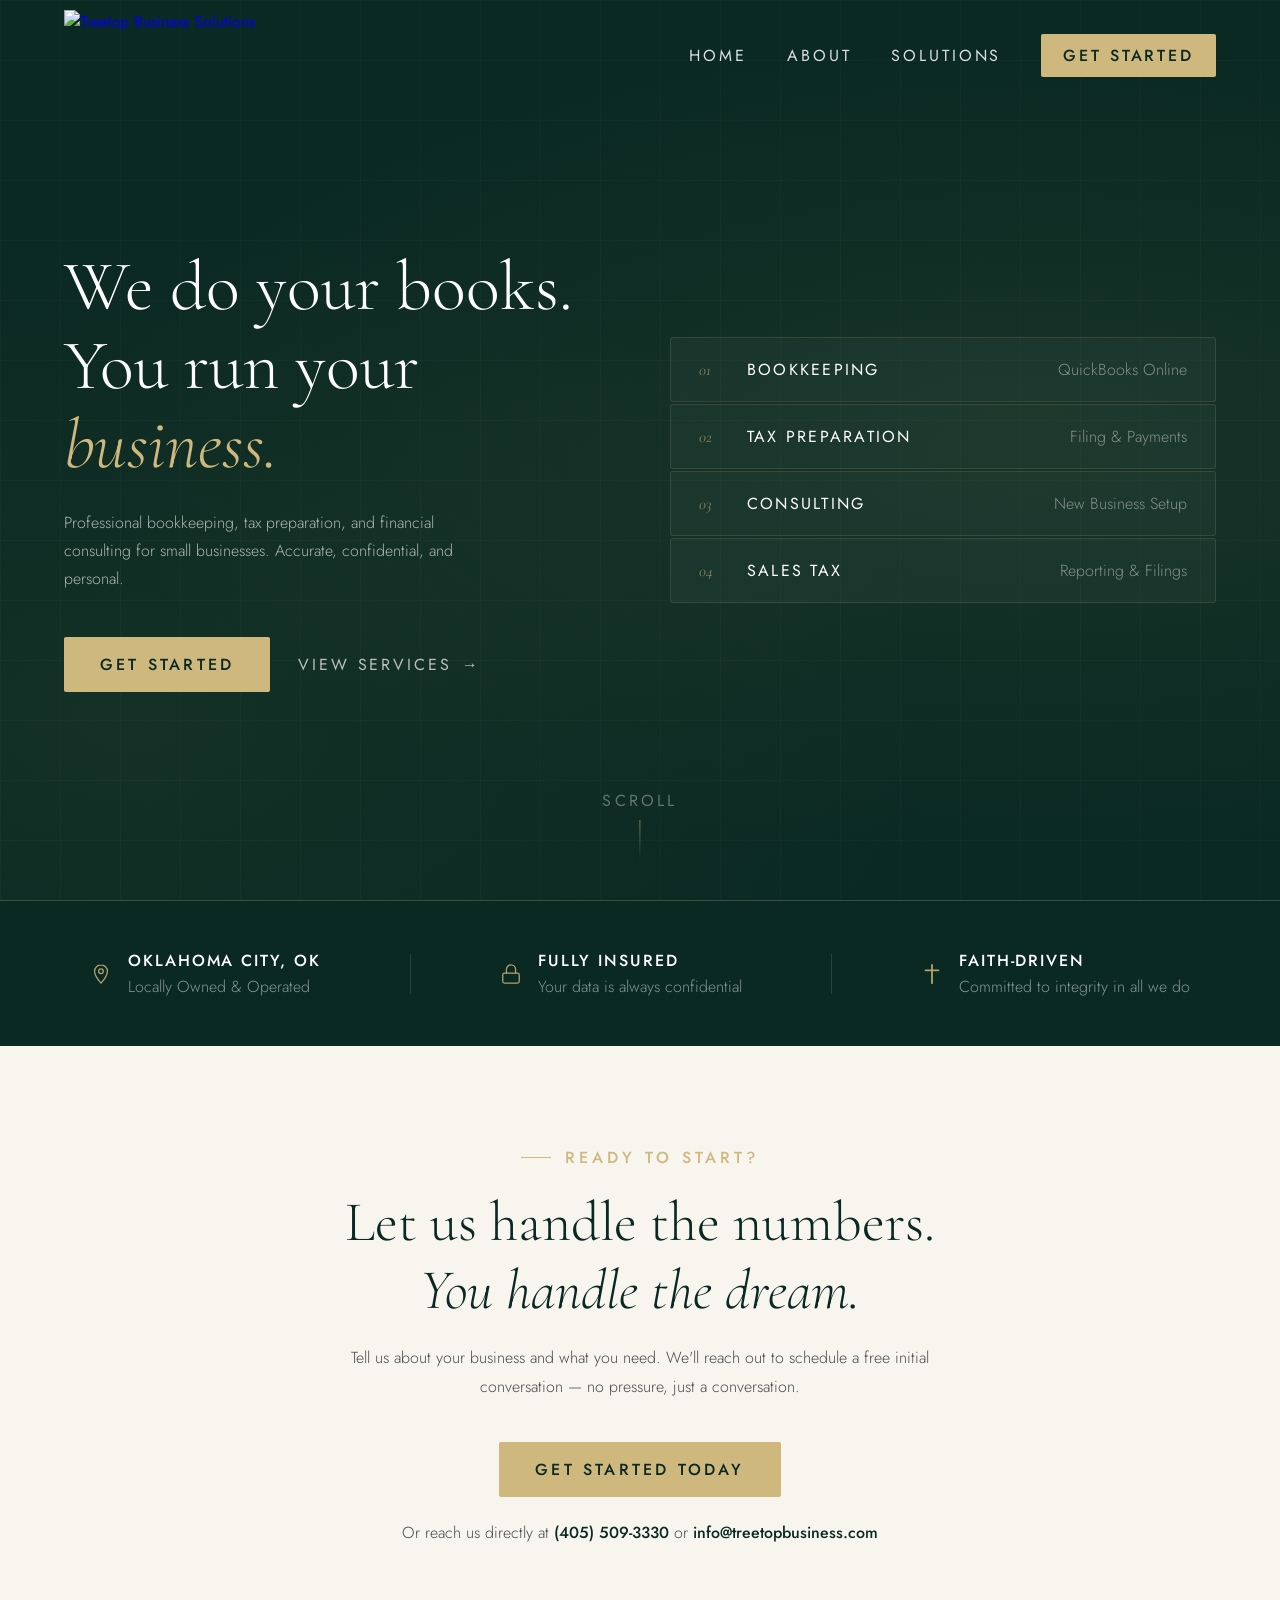
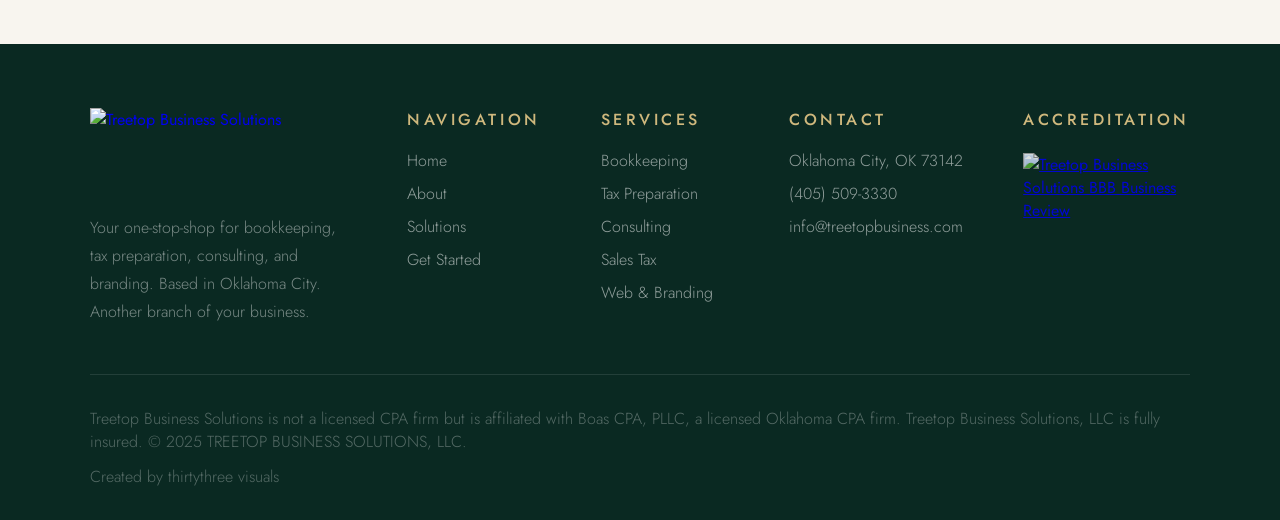
==== commit 8337d0ca: "Adjust footer seal opacity and fix HTML formatting Increased opacity of the footer seal and fixed mi" ====
--- a/index.html
+++ b/index.html
@@ -345,7 +345,7 @@
       align-items: center;
       gap: 8px;
       opacity: 0;
-      animation: fadeIn 1s 1.2s forwards;
+      transition: opacity 0.6s ease;
     }
     .hero-scroll span {
       0.638rem;
@@ -545,8 +545,7 @@
     .footer-bbb-seal {
       height: 52px;
       width: auto;
-      filter: brightness(0) invert(1);
-      opacity: 0.6;
+      opacity: 0.85;
       transition: opacity 0.2s;
       margin-top: 4px;
     }
@@ -815,8 +814,18 @@
   <script>
     // Nav scroll effect
     const nav = document.getElementById('main-nav');
+    const heroScroll = document.querySelector('.hero-scroll');
+
+    // Fade in scroll indicator after page load
+    setTimeout(() => {
+      if (heroScroll) heroScroll.style.opacity = '1';
+    }, 1800);
+
     window.addEventListener('scroll', () => {
       nav.classList.toggle('scrolled', window.scrollY > 40);
+      if (heroScroll) {
+        heroScroll.style.opacity = window.scrollY > 60 ? '0' : '1';
+      }
     });
 
     // Mobile menu
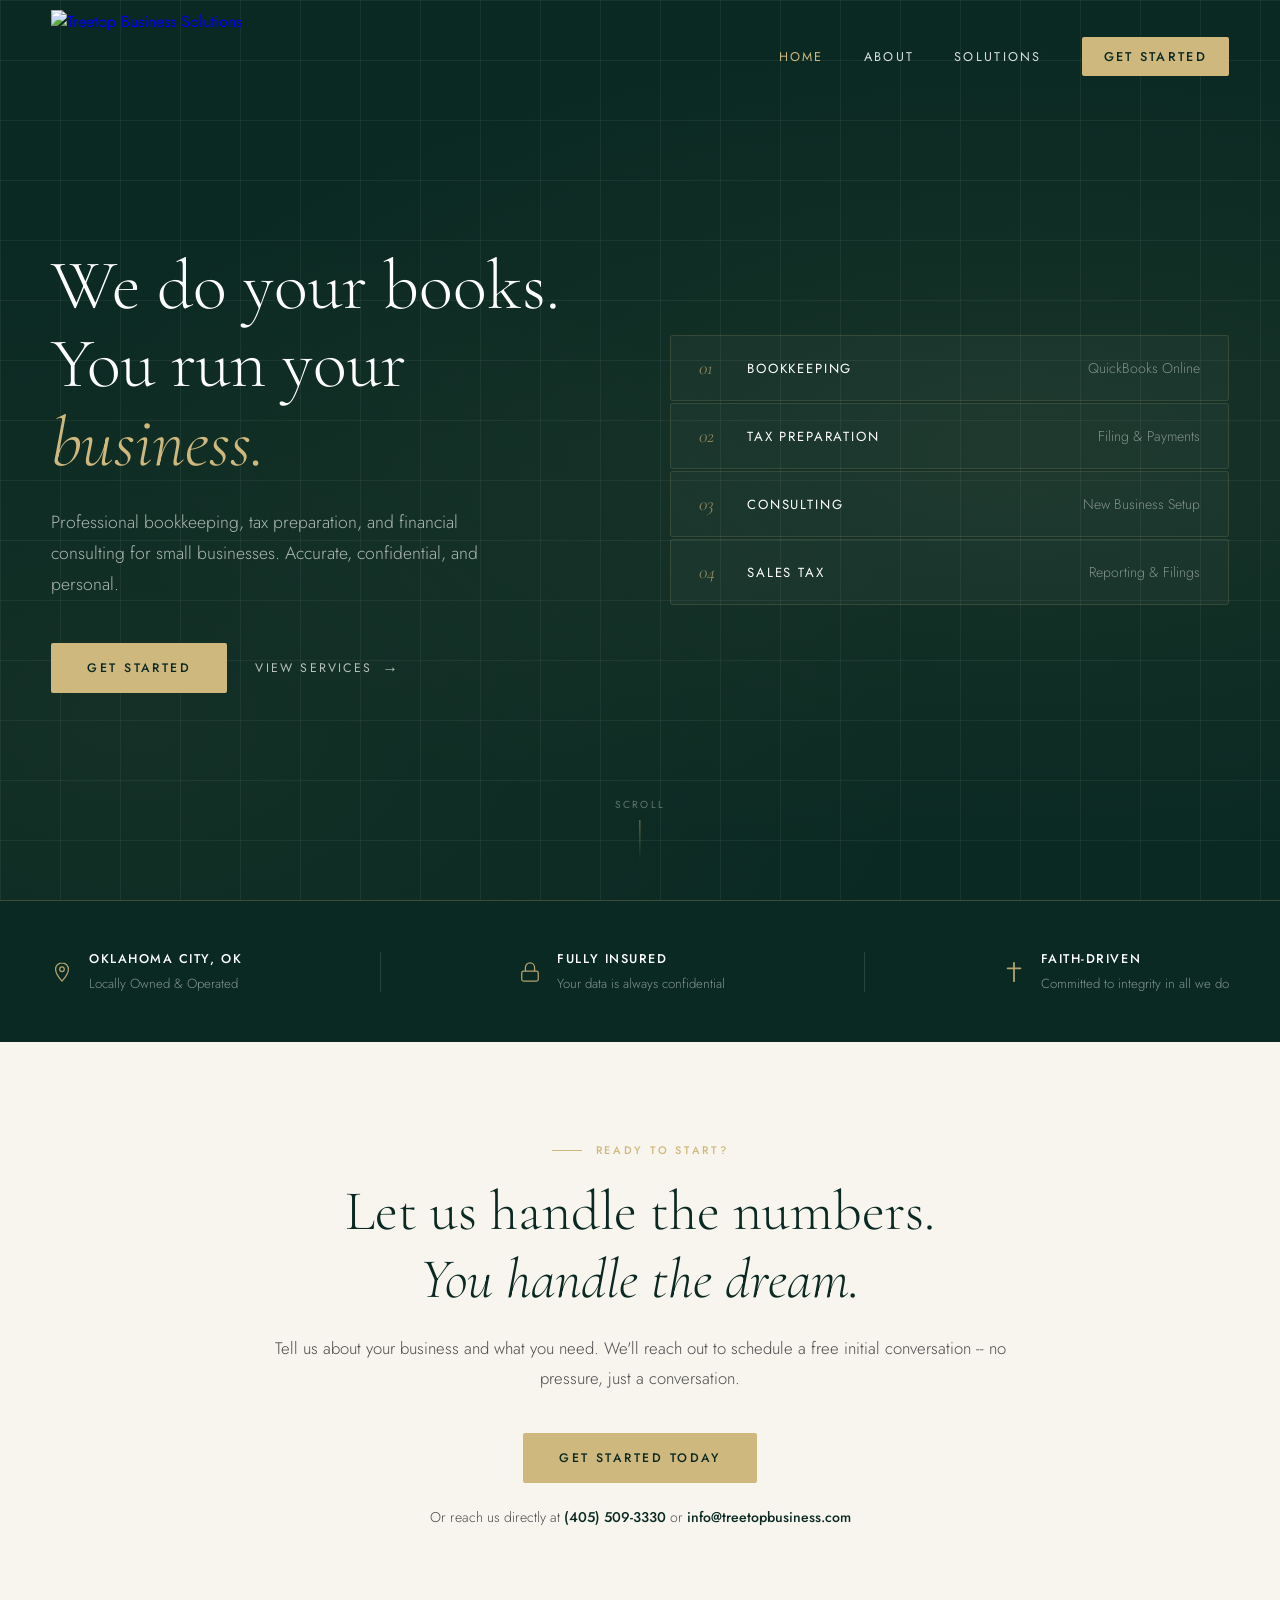
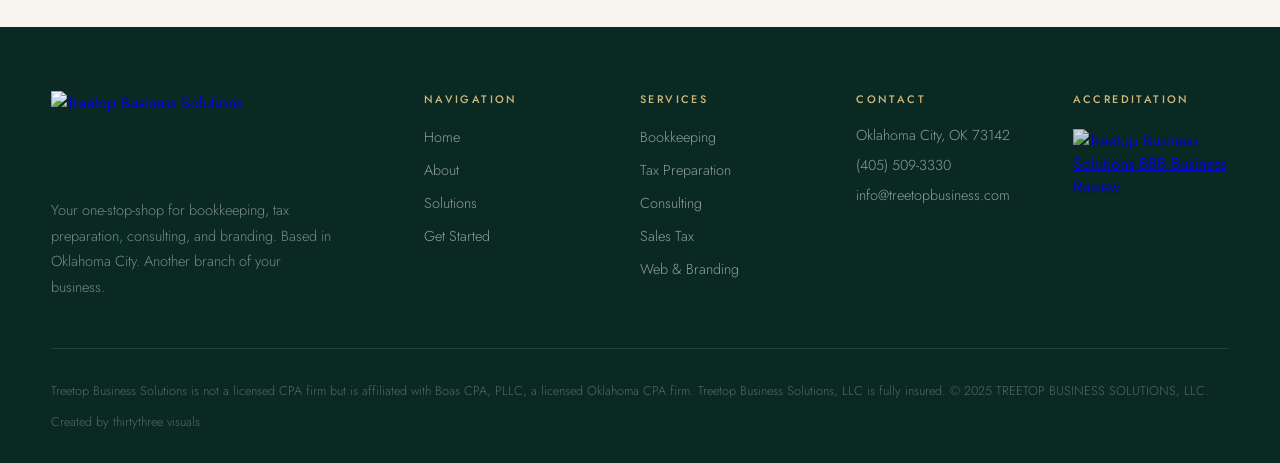
==== commit 6de630e7: "Update HTML meta tags and footer content" ====
--- a/index.html
+++ b/index.html
@@ -4,158 +4,13 @@
   <meta charset="UTF-8" />
   <meta name="viewport" content="width=device-width, initial-scale=1.0" />
   <title>Treetop Business Solutions | Bookkeeping · Tax Prep · Reconciliation</title>
-  <meta name="description" content="Treetop Business Solutions — professional bookkeeping, tax preparation, and financial consulting for small businesses in Oklahoma City." />
+  <meta name="description" content="Treetop Business Solutions -- professional bookkeeping, tax preparation, and financial consulting for small businesses in Oklahoma City." />
   <link rel="preconnect" href="https://fonts.googleapis.com" />
   <link rel="preconnect" href="https://fonts.gstatic.com" crossorigin />
   <link href="https://fonts.googleapis.com/css2?family=Cormorant+Garamond:ital,wght@0,300;0,400;0,500;0,600;1,300;1,400&family=Jost:wght@300;400;500;600&display=swap" rel="stylesheet" />
-
+  <link rel="stylesheet" href="styles.css" />
   <style>
-    /* ── TOKENS ── */
-    :root {
-      --green:    #0A2922;
-      --green-mid:#0d3830;
-      --gold:     #CFB87D;
-      --gold-light:#e2d0a2;
-      --white:    #FFFFFF;
-      --cream:    #F8F5EF;
-      --text:     #1a1a1a;
-      --text-mid: #4a4a4a;
-      --serif:    'Cormorant Garamond', Georgia, serif;
-      --sans:     'Jost', sans-serif;
-    }
-
-    *, *::before, *::after { box-sizing: border-box; margin: 0; padding: 0; }
-
-    html { scroll-behavior: smooth; }
-
-    body {
-      font-family: var(--sans);
-      color: var(--text);
-      background: var(--white);
-      overflow-x: hidden;
-    }
-
-    /* ── NAV ── */
-    nav {
-      position: fixed;
-      top: 0; left: 0; right: 0;
-      z-index: 100;
-      display: flex;
-      align-items: center;
-      justify-content: space-between;
-      padding: 0 5%;
-      height: 110px;
-      background: transparent;
-      transition: background 0.4s, box-shadow 0.4s;
-    }
-    nav.scrolled {
-      background: var(--green);
-      box-shadow: 0 2px 24px rgba(0,0,0,0.25);
-    }
-    .nav-logo {
-      display: flex;
-      align-items: center;
-      gap: 12px;
-      text-decoration: none;
-    }
-    .nav-logo-img {
-      height: 90px;
-      width: auto;
-      display: block;
-    }
-    .nav-logo-text {
-      display: flex;
-      flex-direction: column;
-    }
-    .nav-logo-name {
-      font-family: var(--serif);
-      1.485rem;
-      font-weight: 500;
-      letter-spacing: 0.12em;
-      color: var(--white);
-      line-height: 1;
-    }
-    .nav-logo-sub {
-      0.638rem;
-      letter-spacing: 0.22em;
-      color: var(--gold);
-      text-transform: uppercase;
-      margin-top: 3px;
-    }
-    .nav-links {
-      display: flex;
-      align-items: center;
-      gap: 40px;
-      list-style: none;
-    }
-    .nav-links a {
-      0.792rem;
-      letter-spacing: 0.18em;
-      text-transform: uppercase;
-      color: rgba(255,255,255,0.85);
-      text-decoration: none;
-      transition: color 0.2s;
-    }
-    .nav-links a:hover { color: var(--gold); }
-    .nav-cta {
-      0.748rem;
-      letter-spacing: 0.16em;
-      text-transform: uppercase;
-      color: var(--green) !important;
-      background: var(--gold);
-      padding: 10px 22px;
-      border-radius: 2px;
-      text-decoration: none;
-      font-weight: 500;
-      transition: background 0.2s, transform 0.2s !important;
-    }
-    .nav-cta:hover {
-      background: var(--gold-light) !important;
-      transform: translateY(-1px);
-    }
-
-    /* Hamburger */
-    .nav-hamburger {
-      display: none;
-      flex-direction: column;
-      gap: 5px;
-      cursor: pointer;
-      padding: 4px;
-      background: none;
-      border: none;
-    }
-    .nav-hamburger span {
-      display: block;
-      width: 24px;
-      height: 2px;
-      background: var(--white);
-      transition: 0.3s;
-    }
-    .mobile-menu {
-      display: none;
-      position: fixed;
-      top: 110px; left: 0; right: 0;
-      background: var(--green);
-      padding: 24px 5% 32px;
-      z-index: 99;
-      flex-direction: column;
-      gap: 20px;
-    }
-    .mobile-menu.open { display: flex; }
-    .mobile-menu a {
-      0.935rem;
-      letter-spacing: 0.15em;
-      text-transform: uppercase;
-      color: rgba(255,255,255,0.85);
-      text-decoration: none;
-    }
-    .mobile-menu .nav-cta {
-      display: inline-block;
-      margin-top: 8px;
-      text-align: center;
-    }
-
-    /* ── HERO ── */
+    /* -- INDEX PAGE SPECIFIC -- */
     .hero {
       min-height: 100vh;
       background: var(--green);
@@ -163,7 +18,7 @@
       align-items: center;
       position: relative;
       overflow: hidden;
-      padding: 120px 5% 80px;
+      padding: 120px 4% 80px;
     }
     .hero::before {
       content: '';
@@ -173,21 +28,19 @@
                   radial-gradient(ellipse at 10% 80%, rgba(207,184,125,0.05) 0%, transparent 50%);
       pointer-events: none;
     }
-    /* Subtle grid texture */
     .hero::after {
       content: '';
       position: absolute;
       inset: 0;
-      background-image: linear-gradient(rgba(255,255,255,0.02) 1px, transparent 1px),
-                        linear-gradient(90deg, rgba(255,255,255,0.02) 1px, transparent 1px);
+      background-image: linear-gradient(rgba(255,255,255,0.055) 1px, transparent 1px),
+                        linear-gradient(90deg, rgba(255,255,255,0.055) 1px, transparent 1px);
       background-size: 60px 60px;
       pointer-events: none;
     }
-
     .hero-inner {
       position: relative;
       z-index: 2;
-      max-width: 1200px;
+      max-width: 1320px;
       width: 100%;
       margin: 0 auto;
       display: grid;
@@ -195,28 +48,6 @@
       gap: 60px;
       align-items: center;
     }
-
-    .hero-eyebrow {
-      display: flex;
-      align-items: center;
-      gap: 14px;
-      margin-bottom: 28px;
-      opacity: 0;
-      animation: fadeUp 0.8s 0.2s forwards;
-    }
-    .hero-eyebrow-line {
-      width: 40px;
-      height: 1px;
-      background: var(--gold);
-    }
-    .hero-eyebrow span {
-      0.715rem;
-      letter-spacing: 0.25em;
-      text-transform: uppercase;
-      color: var(--gold);
-      font-weight: 500;
-    }
-
     .hero-headline {
       font-family: var(--serif);
       font-size: clamp(3.08rem, 5.5vw, 4.84rem);
@@ -227,13 +58,9 @@
       opacity: 0;
       animation: fadeUp 0.8s 0.35s forwards;
     }
-    .hero-headline em {
-      font-style: italic;
-      color: var(--gold);
-    }
-
+    .hero-headline em { font-style: italic; color: var(--gold); }
     .hero-sub {
-      1.1rem;
+      font-size: 1.1rem;
       line-height: 1.75;
       color: rgba(255,255,255,0.65);
       max-width: 440px;
@@ -242,7 +69,6 @@
       opacity: 0;
       animation: fadeUp 0.8s 0.5s forwards;
     }
-
     .hero-actions {
       display: flex;
       align-items: center;
@@ -250,53 +76,8 @@
       opacity: 0;
       animation: fadeUp 0.8s 0.65s forwards;
     }
-    .btn-primary {
-      display: inline-block;
-      0.77rem;
-      letter-spacing: 0.2em;
-      text-transform: uppercase;
-      font-weight: 500;
-      color: var(--green);
-      background: var(--gold);
-      padding: 16px 36px;
-      text-decoration: none;
-      border-radius: 2px;
-      transition: background 0.2s, transform 0.2s, box-shadow 0.2s;
-    }
-    .btn-primary:hover {
-      background: var(--gold-light);
-      transform: translateY(-2px);
-      box-shadow: 0 8px 24px rgba(207,184,125,0.25);
-    }
-    .btn-ghost {
-      display: inline-flex;
-      align-items: center;
-      gap: 10px;
-      0.77rem;
-      letter-spacing: 0.18em;
-      text-transform: uppercase;
-      color: rgba(255,255,255,0.7);
-      text-decoration: none;
-      transition: color 0.2s;
-    }
-    .btn-ghost::after {
-      content: '→';
-      0.99rem;
-      transition: transform 0.2s;
-    }
-    .btn-ghost:hover { color: var(--gold); }
-    .btn-ghost:hover::after { transform: translateX(4px); }
-
-    /* Hero right — services preview */
-    .hero-right {
-      opacity: 0;
-      animation: fadeIn 1s 0.7s forwards;
-    }
-    .hero-services {
-      display: flex;
-      flex-direction: column;
-      gap: 2px;
-    }
+    .hero-right { opacity: 0; animation: fadeIn 1s 0.7s forwards; }
+    .hero-services { display: flex; flex-direction: column; gap: 2px; }
     .hero-service-item {
       display: flex;
       align-items: center;
@@ -308,33 +89,10 @@
       transition: background 0.3s, border-color 0.3s;
       cursor: default;
     }
-    .hero-service-item:hover {
-      background: rgba(207,184,125,0.06);
-      border-color: rgba(207,184,125,0.35);
-    }
-    .hero-service-num {
-      font-family: var(--serif);
-      1.21rem;
-      color: var(--gold);
-      opacity: 0.6;
-      min-width: 28px;
-      font-style: italic;
-    }
-    .hero-service-name {
-      0.825rem;
-      letter-spacing: 0.14em;
-      text-transform: uppercase;
-      color: var(--white);
-      font-weight: 400;
-    }
-    .hero-service-desc {
-      0.88rem;
-      color: rgba(255,255,255,0.45);
-      margin-left: auto;
-      font-weight: 300;
-    }
-
-    /* Hero scroll indicator */
+    .hero-service-item:hover { background: rgba(207,184,125,0.06); border-color: rgba(207,184,125,0.35); }
+    .hero-service-num { font-family: var(--serif); font-size: 1.21rem; color: var(--gold); opacity: 0.6; min-width: 28px; font-style: italic; }
+    .hero-service-name { font-size: 0.825rem; letter-spacing: 0.14em; text-transform: uppercase; color: var(--white); font-weight: 400; }
+    .hero-service-desc { font-size: 0.88rem; color: rgba(255,255,255,0.45); margin-left: auto; font-weight: 300; }
     .hero-scroll {
       position: absolute;
       bottom: 40px;
@@ -347,56 +105,20 @@
       opacity: 0;
       transition: opacity 0.6s ease;
     }
-    .hero-scroll span {
-      0.638rem;
-      letter-spacing: 0.2em;
-      text-transform: uppercase;
-      color: rgba(255,255,255,0.35);
-    }
+    .hero-scroll span { font-size: 0.638rem; letter-spacing: 0.2em; text-transform: uppercase; color: rgba(255,255,255,0.35); }
     .scroll-line {
       width: 1px;
       height: 40px;
       background: linear-gradient(to bottom, rgba(207,184,125,0.6), transparent);
       animation: scrollPulse 2s 1.5s ease-in-out infinite;
     }
-
-    /* ── SHARED SECTION LABELS ── */
-    .section-label {
-      display: flex;
-      align-items: center;
-      gap: 14px;
-      margin-bottom: 20px;
-    }
-    .section-label-line {
-      width: 30px;
-      height: 1px;
-      background: var(--gold);
-    }
-    .section-label span {
-      0.682rem;
-      letter-spacing: 0.25em;
-      text-transform: uppercase;
-      color: var(--gold);
-      font-weight: 500;
-    }
-    .section-headline {
-      font-family: var(--serif);
-      font-size: clamp(2.2rem, 3.85vw, 3.3rem);
-      font-weight: 300;
-      line-height: 1.2;
-      color: var(--green);
-      margin-bottom: 20px;
-    }
-    .section-headline em { font-style: italic; }
-
-    /* ── TRUST ── */
     .section-trust {
       background: var(--green);
       border-top: 1px solid rgba(207,184,125,0.25);
-      padding: 48px 5%;
+      padding: 48px 4%;
     }
     .trust-inner {
-      max-width: 1100px;
+      max-width: 1280px;
       margin: 0 auto;
       display: flex;
       align-items: center;
@@ -404,232 +126,35 @@
       gap: 40px;
       flex-wrap: wrap;
     }
-    .trust-item {
-      display: flex;
-      align-items: center;
-      gap: 16px;
-    }
-    .trust-svg-icon {
-      width: 22px;
-      height: 22px;
-      color: var(--gold);
-      flex-shrink: 0;
-      opacity: 0.85;
-    }
-    .trust-text strong {
-      display: block;
-      0.792rem;
-      letter-spacing: 0.12em;
-      text-transform: uppercase;
-      color: var(--white);
-      font-weight: 500;
-      margin-bottom: 3px;
-    }
-    .trust-text span {
-      0.825rem;
-      color: rgba(255,255,255,0.5);
-      font-weight: 300;
-    }
-    .trust-divider {
-      width: 1px;
-      height: 40px;
-      background: rgba(255,255,255,0.12);
-    }
-
-    /* ── CTA BANNER ── */
-    .section-cta {
-      background: var(--cream);
-      padding: 100px 5%;
-      text-align: center;
-    }
-    .section-cta-inner {
-      max-width: 640px;
-      margin: 0 auto;
-    }
+    .trust-item { display: flex; align-items: center; gap: 16px; }
+    .trust-svg-icon { width: 22px; height: 22px; color: var(--gold); flex-shrink: 0; opacity: 0.85; }
+    .trust-text strong { display: block; font-size: 0.792rem; letter-spacing: 0.12em; text-transform: uppercase; color: var(--white); font-weight: 500; margin-bottom: 3px; }
+    .trust-text span { font-size: 0.825rem; color: rgba(255,255,255,0.5); font-weight: 300; }
+    .trust-divider { width: 1px; height: 40px; background: rgba(255,255,255,0.12); }
+    .section-cta { background: var(--cream); padding: 100px 4%; text-align: center; }
+    .section-cta-inner { max-width: 760px; margin: 0 auto; }
     .section-cta .section-label { justify-content: center; }
-    .cta-headline {
-      font-family: var(--serif);
-      font-size: clamp(2.2rem, 4.4vw, 3.52rem);
-      font-weight: 300;
-      color: var(--green);
-      line-height: 1.2;
-      margin-bottom: 20px;
-    }
+    .cta-headline { font-family: var(--serif); font-size: clamp(2.2rem, 4.4vw, 3.52rem); font-weight: 300; color: var(--green); line-height: 1.2; margin-bottom: 20px; }
     .cta-headline em { font-style: italic; }
-    .cta-body {
-      1.045rem;
-      line-height: 1.8;
-      color: var(--text-mid);
-      font-weight: 300;
-      margin-bottom: 40px;
-    }
-    .cta-actions {
-      display: flex;
-      align-items: center;
-      justify-content: center;
-      gap: 24px;
-      flex-wrap: wrap;
-    }
-    .cta-contact {
-      0.88rem;
-      color: var(--text-mid);
-      font-weight: 300;
-    }
-    .cta-contact a {
-      color: var(--green);
-      font-weight: 500;
-      text-decoration: none;
-    }
+    .cta-body { font-size: 1.045rem; line-height: 1.8; color: var(--text-mid); font-weight: 300; margin-bottom: 40px; }
+    .cta-actions { display: flex; align-items: center; justify-content: center; gap: 24px; flex-wrap: wrap; }
+    .cta-contact { font-size: 0.88rem; color: var(--text-mid); font-weight: 300; }
+    .cta-contact a { color: var(--green); font-weight: 500; text-decoration: none; }
     .cta-contact a:hover { text-decoration: underline; }
-
-    /* ── FOOTER ── */
-    footer {
-      background: var(--green);
-      padding: 64px 5% 32px;
-    }
-    .footer-top {
-      max-width: 1100px;
-      margin: 0 auto;
-      display: grid;
-      grid-template-columns: 2fr 1fr 1fr 1fr 1fr;
-      gap: 60px;
-      padding-bottom: 48px;
-      border-bottom: 1px solid rgba(255,255,255,0.1);
-      margin-bottom: 32px;
-    }
-    .footer-brand p {
-      0.913rem;
-      line-height: 1.75;
-      color: rgba(255,255,255,0.45);
-      font-weight: 300;
-      margin-top: 16px;
-      max-width: 280px;
-    }
-    .footer-col h4 {
-      0.682rem;
-      letter-spacing: 0.22em;
-      text-transform: uppercase;
-      color: var(--gold);
-      font-weight: 500;
-      margin-bottom: 18px;
-    }
-    .footer-col ul {
-      list-style: none;
-      display: flex;
-      flex-direction: column;
-      gap: 10px;
-    }
-    .footer-col ul li a {
-      0.902rem;
-      color: rgba(255,255,255,0.55);
-      text-decoration: none;
-      font-weight: 300;
-      transition: color 0.2s;
-    }
-    .footer-col ul li a:hover { color: var(--gold); }
-    .footer-col address {
-      font-style: normal;
-      display: flex;
-      flex-direction: column;
-      gap: 10px;
-    }
-    .footer-col address a, .footer-col address span {
-      0.902rem;
-      color: rgba(255,255,255,0.55);
-      text-decoration: none;
-      font-weight: 300;
-      transition: color 0.2s;
-    }
-    .footer-col address a:hover { color: var(--gold); }
-
-    .footer-bbb-seal {
-      height: 52px;
-      width: auto;
-      opacity: 0.85;
-      transition: opacity 0.2s;
-      margin-top: 4px;
-    }
-    .footer-col a:has(.footer-bbb-seal):hover .footer-bbb-seal {
-      opacity: 0.9;
-    }
-    .footer-bottom {
-      max-width: 1100px;
-      margin: 0 auto;
-      display: flex;
-      align-items: center;
-      justify-content: space-between;
-      flex-wrap: wrap;
-      gap: 12px;
-    }
-    .footer-bottom p {
-      0.792rem;
-      color: rgba(255,255,255,0.3);
-      font-weight: 300;
-    }
-    .footer-bottom a {
-      color: rgba(255,255,255,0.3);
-      text-decoration: none;
-    }
-    .footer-bottom a:hover { color: var(--gold); }
-
-    /* ── ANIMATIONS ── */
-    @keyframes fadeUp {
-      from { opacity: 0; transform: translateY(24px); }
-      to   { opacity: 1; transform: translateY(0); }
-    }
-    @keyframes fadeIn {
-      from { opacity: 0; }
-      to   { opacity: 1; }
-    }
-    @keyframes scrollPulse {
-      0%, 100% { opacity: 0.6; transform: scaleY(1); }
-      50%       { opacity: 1;   transform: scaleY(1.15); }
-    }
-
-    /* Scroll reveal */
-    .reveal {
-      opacity: 0;
-      transform: translateY(30px);
-      transition: opacity 0.7s ease, transform 0.7s ease;
-    }
-    .reveal.visible {
-      opacity: 1;
-      transform: translateY(0);
-    }
-    .reveal-delay-1 { transition-delay: 0.1s; }
-    .reveal-delay-2 { transition-delay: 0.2s; }
-    .reveal-delay-3 { transition-delay: 0.3s; }
-
-    /* ── RESPONSIVE ── */
     @media (max-width: 900px) {
-      .nav-links { display: none; }
-      .nav-hamburger { display: flex; }
-
       .hero-inner { grid-template-columns: 1fr; }
       .hero-right { display: none; }
-
-      .footer-top { grid-template-columns: 1fr 1fr; }
-      .footer-brand { grid-column: 1 / -1; }
-
-      .trust-divider { display: none; }
-      .trust-inner { justify-content: center; }
-    }
-
-    @media (max-width: 600px) {
-      .footer-top { grid-template-columns: 1fr; }
     }
   </style>
 </head>
 <body>
 
-  <!-- NAV -->
   <nav id="main-nav">
     <a href="index.html" class="nav-logo">
-      <!-- Tree SVG icon -->
       <img src="images/TreeTop BS Logo-horiz - bc.png" alt="Treetop Business Solutions" class="nav-logo-img" />
     </a>
     <ul class="nav-links">
-      <li><a href="index.html">Home</a></li>
+      <li><a href="index.html" class="active">Home</a></li>
       <li><a href="about.html">About</a></li>
       <li><a href="solutions.html">Solutions</a></li>
       <li><a href="get-started.html" class="nav-cta">Get Started</a></li>
@@ -639,7 +164,6 @@
     </button>
   </nav>
 
-  <!-- Mobile menu -->
   <div class="mobile-menu" id="mobile-menu">
     <a href="index.html">Home</a>
     <a href="about.html">About</a>
@@ -647,7 +171,6 @@
     <a href="get-started.html" class="nav-cta">Get Started</a>
   </div>
 
-  <!-- HERO -->
   <section class="hero">
     <div class="hero-inner">
       <div class="hero-left">
@@ -674,7 +197,7 @@
           <div class="hero-service-item">
             <span class="hero-service-num">02</span>
             <span class="hero-service-name">Tax Preparation</span>
-            <span class="hero-service-desc">Filing & Payments</span>
+            <span class="hero-service-desc">Filing &amp; Payments</span>
           </div>
           <div class="hero-service-item">
             <span class="hero-service-num">03</span>
@@ -684,7 +207,7 @@
           <div class="hero-service-item">
             <span class="hero-service-num">04</span>
             <span class="hero-service-name">Sales Tax</span>
-            <span class="hero-service-desc">Reporting & Filings</span>
+            <span class="hero-service-desc">Reporting &amp; Filings</span>
           </div>
         </div>
       </div>
@@ -695,10 +218,8 @@
     </div>
   </section>
 
-  <!-- TRUST BAR — flush below hero, gold top border -->
   <section class="section-trust">
     <div class="trust-inner">
-
       <div class="trust-item">
         <svg class="trust-svg-icon" viewBox="0 0 24 24" fill="none" stroke="currentColor" stroke-width="1.4" stroke-linecap="round" stroke-linejoin="round">
           <path d="M12 2C8.13 2 5 5.13 5 9c0 5.25 7 13 7 13s7-7.75 7-13c0-3.87-3.13-7-7-7z"/>
@@ -709,9 +230,7 @@
           <span>Locally Owned &amp; Operated</span>
         </div>
       </div>
-
       <div class="trust-divider"></div>
-
       <div class="trust-item">
         <svg class="trust-svg-icon" viewBox="0 0 24 24" fill="none" stroke="currentColor" stroke-width="1.4" stroke-linecap="round" stroke-linejoin="round">
           <rect x="3" y="11" width="18" height="11" rx="2" ry="2"/>
@@ -722,9 +241,7 @@
           <span>Your data is always confidential</span>
         </div>
       </div>
-
       <div class="trust-divider"></div>
-
       <div class="trust-item">
         <svg class="trust-svg-icon" viewBox="0 0 24 24" fill="none" stroke="currentColor" stroke-width="2" stroke-linecap="round">
           <line x1="12" y1="2" x2="12" y2="22"/>
@@ -735,12 +252,10 @@
           <span>Committed to integrity in all we do</span>
         </div>
       </div>
-
     </div>
   </section>
 
-  <!-- CTA -->
-  <section class="section-cta" style="background:var(--cream);">
+  <section class="section-cta">
     <div class="section-cta-inner reveal">
       <div class="section-label">
         <div class="section-label-line"></div>
@@ -751,7 +266,7 @@
         <em>You handle the dream.</em>
       </h2>
       <p class="cta-body">
-        Tell us about your business and what you need. We'll reach out to schedule a free initial conversation — no pressure, just a conversation.
+        Tell us about your business and what you need. We'll reach out to schedule a free initial conversation -- no pressure, just a conversation.
       </p>
       <div class="cta-actions">
         <a href="get-started.html" class="btn-primary">Get Started Today</a>
@@ -762,7 +277,6 @@
     </div>
   </section>
 
-  <!-- FOOTER -->
   <footer>
     <div class="footer-top">
       <div class="footer-brand">
@@ -806,44 +320,31 @@
       </div>
     </div>
     <div class="footer-bottom">
-      <p>Treetop Business Solutions is not a licensed CPA firm but is affiliated with Boas CPA, PLLC, a licensed Oklahoma CPA firm. Treetop Business Solutions, LLC is fully insured. © 2025 TREETOP BUSINESS SOLUTIONS, LLC.</p>
-      <p>Created by <a href="#">thirtythree visuals</a></p>
+      <p>Treetop Business Solutions is not a licensed CPA firm but is affiliated with Boas CPA, PLLC, a licensed Oklahoma CPA firm. Treetop Business Solutions, LLC is fully insured. &copy; 2025 TREETOP BUSINESS SOLUTIONS, LLC.</p>
+      <p>Created by <a href="https://thirtythreevisuals.com" target="_blank">thirtythree visuals</a></p>
     </div>
   </footer>
 
   <script>
-    // Nav scroll effect
     const nav = document.getElementById('main-nav');
     const heroScroll = document.querySelector('.hero-scroll');
-
-    // Fade in scroll indicator after page load
-    setTimeout(() => {
-      if (heroScroll) heroScroll.style.opacity = '1';
-    }, 1800);
-
+    setTimeout(() => { if (heroScroll) heroScroll.style.opacity = '1'; }, 1800);
     window.addEventListener('scroll', () => {
       nav.classList.toggle('scrolled', window.scrollY > 40);
-      if (heroScroll) {
-        heroScroll.style.opacity = window.scrollY > 60 ? '0' : '1';
-      }
+      if (heroScroll) heroScroll.style.opacity = window.scrollY > 60 ? '0' : '1';
     });
-
-    // Mobile menu
-    function toggleMenu() {
-      document.getElementById('mobile-menu').classList.toggle('open');
-    }
-
-    // Scroll reveal
+    function toggleMenu() { document.getElementById('mobile-menu').classList.toggle('open'); }
     const reveals = document.querySelectorAll('.reveal');
     const observer = new IntersectionObserver((entries) => {
-      entries.forEach(e => {
-        if (e.isIntersecting) {
-          e.target.classList.add('visible');
-          observer.unobserve(e.target);
-        }
-      });
+      entries.forEach(e => { if (e.isIntersecting) { e.target.classList.add('visible'); observer.unobserve(e.target); } });
     }, { threshold: 0.12 });
     reveals.forEach(el => observer.observe(el));
   </script>
+  <!-- Back to top -->
+  <button class="back-to-top" id="back-to-top" onclick="window.scrollTo({top:0,behavior:'smooth'})" aria-label="Back to top">
+    <svg viewBox="0 0 24 24" fill="none" stroke="currentColor" stroke-width="2.5" stroke-linecap="round" stroke-linejoin="round">
+      <polyline points="18 15 12 9 6 15"/>
+    </svg>
+  </button>
 </body>
 </html>
--- a/styles.css
+++ b/styles.css
@@ -0,0 +1,467 @@
+/* ============================================================
+   TREETOP BUSINESS SOLUTIONS -- Shared Stylesheet
+   styles.css
+   ============================================================ */
+
+/* -- TOKENS -- */
+:root {
+  --green:     #0A2922;
+  --green-mid: #0d3830;
+  --gold:      #CFB87D;
+  --gold-light:#e2d0a2;
+  --white:     #FFFFFF;
+  --cream:     #F8F5EF;
+  --text:      #1a1a1a;
+  --text-mid:  #4a4a4a;
+  --serif:     'Cormorant Garamond', Georgia, serif;
+  --sans:      'Jost', sans-serif;
+}
+
+/* -- RESET -- */
+*, *::before, *::after { box-sizing: border-box; margin: 0; padding: 0; }
+html { scroll-behavior: smooth; }
+body {
+  font-family: var(--sans);
+  color: var(--text);
+  background: var(--white);
+  overflow-x: hidden;
+}
+
+/* -- NAV -- */
+nav {
+  position: fixed;
+  top: 0; left: 0; right: 0;
+  z-index: 100;
+  display: flex;
+  align-items: center;
+  justify-content: space-between;
+  padding: 0 4%;
+  height: 110px;
+  background: transparent;
+  transition: background 0.4s, box-shadow 0.4s;
+}
+nav.scrolled {
+  background: var(--green);
+  box-shadow: 0 2px 24px rgba(0,0,0,0.25);
+}
+nav.solid {
+  background: var(--green);
+  box-shadow: 0 2px 24px rgba(0,0,0,0.2);
+}
+.nav-logo {
+  display: flex;
+  align-items: center;
+  gap: 12px;
+  text-decoration: none;
+}
+.nav-logo-img {
+  height: 90px;
+  width: auto;
+  display: block;
+}
+.nav-links {
+  display: flex;
+  align-items: center;
+  gap: 40px;
+  list-style: none;
+}
+.nav-links a {
+  font-size: 0.792rem;
+  letter-spacing: 0.18em;
+  text-transform: uppercase;
+  color: rgba(255,255,255,0.85);
+  text-decoration: none;
+  transition: color 0.2s;
+}
+.nav-links a:hover,
+.nav-links a.active { color: var(--gold); }
+.nav-cta {
+  font-size: 0.748rem;
+  letter-spacing: 0.16em;
+  text-transform: uppercase;
+  color: var(--green) !important;
+  background: var(--gold);
+  padding: 10px 22px;
+  border-radius: 2px;
+  text-decoration: none;
+  font-weight: 500;
+  transition: background 0.2s, transform 0.2s !important;
+}
+.nav-cta:hover {
+  background: var(--gold-light) !important;
+  transform: translateY(-1px);
+}
+
+/* -- HAMBURGER / MOBILE MENU -- */
+.nav-hamburger {
+  display: none;
+  flex-direction: column;
+  gap: 5px;
+  cursor: pointer;
+  padding: 4px;
+  background: none;
+  border: none;
+}
+.nav-hamburger span {
+  display: block;
+  width: 24px;
+  height: 2px;
+  background: var(--white);
+  transition: 0.3s;
+}
+.mobile-menu {
+  display: none;
+  position: fixed;
+  top: 110px; left: 0; right: 0;
+  background: var(--green);
+  padding: 24px 5% 32px;
+  z-index: 99;
+  flex-direction: column;
+  gap: 20px;
+}
+.mobile-menu.open { display: flex; }
+.mobile-menu a {
+  font-size: 0.935rem;
+  letter-spacing: 0.15em;
+  text-transform: uppercase;
+  color: rgba(255,255,255,0.85);
+  text-decoration: none;
+}
+.mobile-menu .nav-cta {
+  display: inline-block;
+  margin-top: 8px;
+  text-align: center;
+}
+
+/* -- PAGE HEADER (inner pages) -- */
+.page-header {
+  background: var(--green);
+  padding: 160px 4% 80px;
+  position: relative;
+  overflow: hidden;
+}
+.page-header::before {
+  content: '';
+  position: absolute;
+  inset: 0;
+  background: radial-gradient(ellipse at 90% 50%, rgba(207,184,125,0.07) 0%, transparent 60%);
+  pointer-events: none;
+}
+.page-header::after {
+  content: '';
+  position: absolute;
+  inset: 0;
+  background-image: linear-gradient(rgba(255,255,255,0.055) 1px, transparent 1px),
+                    linear-gradient(90deg, rgba(255,255,255,0.055) 1px, transparent 1px);
+  background-size: 60px 60px;
+  pointer-events: none;
+}
+.page-header-inner {
+  position: relative;
+  z-index: 2;
+  max-width: 1100px;
+  margin: 0 auto;
+}
+.page-eyebrow {
+  display: flex;
+  align-items: center;
+  gap: 14px;
+  margin-bottom: 20px;
+  opacity: 0;
+  animation: fadeUp 0.8s 0.2s forwards;
+}
+.page-eyebrow-line { width: 40px; height: 1px; background: var(--gold); }
+.page-eyebrow span {
+  font-size: 0.715rem;
+  letter-spacing: 0.25em;
+  text-transform: uppercase;
+  color: var(--gold);
+  font-weight: 500;
+}
+.page-title {
+  font-family: var(--serif);
+  font-size: clamp(3.08rem, 5.5vw, 4.84rem);
+  font-weight: 300;
+  color: var(--white);
+  line-height: 1.1;
+  opacity: 0;
+  animation: fadeUp 0.8s 0.35s forwards;
+}
+.page-title em { font-style: italic; color: var(--gold); }
+
+/* -- SHARED SECTION LABELS -- */
+.section-label {
+  display: flex;
+  align-items: center;
+  gap: 14px;
+  margin-bottom: 20px;
+}
+.section-label-line { width: 30px; height: 1px; background: var(--gold); }
+.section-label span {
+  font-size: 0.682rem;
+  letter-spacing: 0.25em;
+  text-transform: uppercase;
+  color: var(--gold);
+  font-weight: 500;
+}
+.section-headline {
+  font-family: var(--serif);
+  font-size: clamp(2.2rem, 3.85vw, 3.3rem);
+  font-weight: 300;
+  line-height: 1.2;
+  color: var(--green);
+  margin-bottom: 20px;
+}
+.section-headline em { font-style: italic; }
+
+/* -- BUTTONS -- */
+.btn-primary {
+  display: inline-block;
+  font-size: 0.77rem;
+  letter-spacing: 0.2em;
+  text-transform: uppercase;
+  font-weight: 500;
+  color: var(--green);
+  background: var(--gold);
+  padding: 16px 36px;
+  text-decoration: none;
+  border-radius: 2px;
+  transition: background 0.2s, transform 0.2s, box-shadow 0.2s;
+}
+.btn-primary:hover {
+  background: var(--gold-light);
+  transform: translateY(-2px);
+  box-shadow: 0 8px 24px rgba(207,184,125,0.25);
+}
+.btn-outline {
+  display: inline-block;
+  font-size: 0.748rem;
+  letter-spacing: 0.2em;
+  text-transform: uppercase;
+  font-weight: 500;
+  color: var(--green);
+  border: 1.5px solid var(--green);
+  padding: 13px 28px;
+  text-decoration: none;
+  border-radius: 2px;
+  transition: background 0.2s, color 0.2s;
+}
+.btn-outline:hover {
+  background: var(--green);
+  color: var(--white);
+}
+.btn-ghost {
+  display: inline-flex;
+  align-items: center;
+  gap: 10px;
+  font-size: 0.77rem;
+  letter-spacing: 0.18em;
+  text-transform: uppercase;
+  color: rgba(255,255,255,0.7);
+  text-decoration: none;
+  transition: color 0.2s;
+}
+.btn-ghost::after { content: '→'; font-size: 0.99rem; transition: transform 0.2s; }
+.btn-ghost:hover { color: var(--gold); }
+.btn-ghost:hover::after { transform: translateX(4px); }
+
+/* -- FOOTER -- */
+footer {
+  background: var(--green);
+  padding: 64px 4% 32px;
+}
+.footer-top {
+  max-width: 1280px;
+  margin: 0 auto;
+  display: grid;
+  grid-template-columns: 2fr 1fr 1fr 1fr 1fr;
+  gap: 60px;
+  padding-bottom: 48px;
+  border-bottom: 1px solid rgba(255,255,255,0.1);
+  margin-bottom: 32px;
+}
+.footer-brand p {
+  font-size: 0.913rem;
+  line-height: 1.75;
+  color: rgba(255,255,255,0.45);
+  font-weight: 300;
+  margin-top: 16px;
+  max-width: 280px;
+}
+.footer-col h4 {
+  font-size: 0.682rem;
+  letter-spacing: 0.22em;
+  text-transform: uppercase;
+  color: var(--gold);
+  font-weight: 500;
+  margin-bottom: 18px;
+}
+.footer-col ul {
+  list-style: none;
+  display: flex;
+  flex-direction: column;
+  gap: 10px;
+}
+.footer-col ul li a {
+  font-size: 0.902rem;
+  color: rgba(255,255,255,0.55);
+  text-decoration: none;
+  font-weight: 300;
+  transition: color 0.2s;
+}
+.footer-col ul li a:hover { color: var(--gold); }
+.footer-col address {
+  font-style: normal;
+  display: flex;
+  flex-direction: column;
+  gap: 10px;
+}
+.footer-col address a,
+.footer-col address span {
+  font-size: 0.902rem;
+  color: rgba(255,255,255,0.55);
+  text-decoration: none;
+  font-weight: 300;
+  transition: color 0.2s;
+}
+.footer-col address a:hover { color: var(--gold); }
+.footer-bbb-seal {
+  height: 52px;
+  width: auto;
+  opacity: 0.85;
+  transition: opacity 0.2s;
+  margin-top: 4px;
+}
+.footer-col a:has(.footer-bbb-seal):hover .footer-bbb-seal { opacity: 1; }
+.footer-bottom {
+  max-width: 1280px;
+  margin: 0 auto;
+  display: flex;
+  align-items: center;
+  justify-content: space-between;
+  flex-wrap: wrap;
+  gap: 12px;
+}
+.footer-bottom p {
+  font-size: 0.792rem;
+  color: rgba(255,255,255,0.3);
+  font-weight: 300;
+}
+.footer-bottom a { color: rgba(255,255,255,0.3); text-decoration: none; }
+.footer-bottom a:hover { color: var(--gold); }
+
+/* -- ANIMATIONS -- */
+@keyframes fadeUp {
+  from { opacity: 0; transform: translateY(24px); }
+  to   { opacity: 1; transform: translateY(0); }
+}
+@keyframes fadeIn {
+  from { opacity: 0; }
+  to   { opacity: 1; }
+}
+@keyframes scrollPulse {
+  0%, 100% { opacity: 0.6; transform: scaleY(1); }
+  50%       { opacity: 1;   transform: scaleY(1.15); }
+}
+
+/* -- SCROLL REVEAL -- */
+.reveal {
+  opacity: 0;
+  transform: translateY(30px);
+  transition: opacity 0.7s ease, transform 0.7s ease;
+}
+.reveal.visible { opacity: 1; transform: translateY(0); }
+.reveal-delay-1 { transition-delay: 0.1s; }
+.reveal-delay-2 { transition-delay: 0.2s; }
+.reveal-delay-3 { transition-delay: 0.3s; }
+.reveal-delay-4 { transition-delay: 0.4s; }
+
+/* -- RESPONSIVE -- */
+@media (max-width: 768px) {
+  nav { padding: 0 5%; }
+  .page-header { padding: 140px 5% 60px; }
+  footer { padding: 48px 5% 24px; }
+  .mobile-menu { padding: 24px 5% 32px; }
+}
+
+@media (max-width: 900px) {
+  .nav-links { display: none; }
+  .nav-hamburger { display: flex; }
+  .footer-top { grid-template-columns: 1fr 1fr; }
+  .footer-brand { grid-column: 1 / -1; }
+  .trust-divider { display: none; }
+  .trust-inner { justify-content: center; }
+}
+@media (max-width: 600px) {
+  .footer-top { grid-template-columns: 1fr; }
+}
+
+/* -- BACK TO TOP -- */
+.back-to-top {
+  position: fixed;
+  bottom: 32px;
+  right: 32px;
+  z-index: 90;
+  width: 44px;
+  height: 44px;
+  border-radius: 50%;
+  background: var(--green);
+  border: 1.5px solid rgba(207,184,125,0.35);
+  color: var(--gold);
+  display: flex;
+  align-items: center;
+  justify-content: center;
+  cursor: pointer;
+  opacity: 0;
+  transform: translateY(12px);
+  transition: opacity 0.3s, transform 0.3s, background 0.2s;
+  pointer-events: none;
+}
+.back-to-top.visible {
+  opacity: 1;
+  transform: translateY(0);
+  pointer-events: all;
+}
+.back-to-top:hover {
+  background: var(--gold);
+  color: var(--green);
+}
+.back-to-top svg {
+  width: 18px;
+  height: 18px;
+}
+
+/* -- FLOATING SIDE BUTTON -- */
+.float-side-btn {
+  position: fixed;
+  right: -108px;
+  top: 50%;
+  transform: translateY(-50%);
+  z-index: 90;
+  background: var(--gold);
+  color: var(--green);
+  font-family: var(--sans);
+  font-size: 0.65rem;
+  font-weight: 600;
+  letter-spacing: 0.18em;
+  text-transform: uppercase;
+  text-decoration: none;
+  padding: 14px 20px;
+  border-radius: 4px 0 0 4px;
+  writing-mode: vertical-rl;
+  text-orientation: mixed;
+  transform: translateY(-50%) rotate(180deg);
+  transition: right 0.3s ease, background 0.2s;
+  box-shadow: -3px 0 16px rgba(0,0,0,0.15);
+}
+.float-side-btn.visible {
+  right: 0;
+}
+.float-side-btn:hover {
+  background: var(--gold-light);
+}
+
+@media (max-width: 600px) {
+  .back-to-top { bottom: 20px; right: 20px; width: 38px; height: 38px; }
+  .float-side-btn { display: none; }
+}
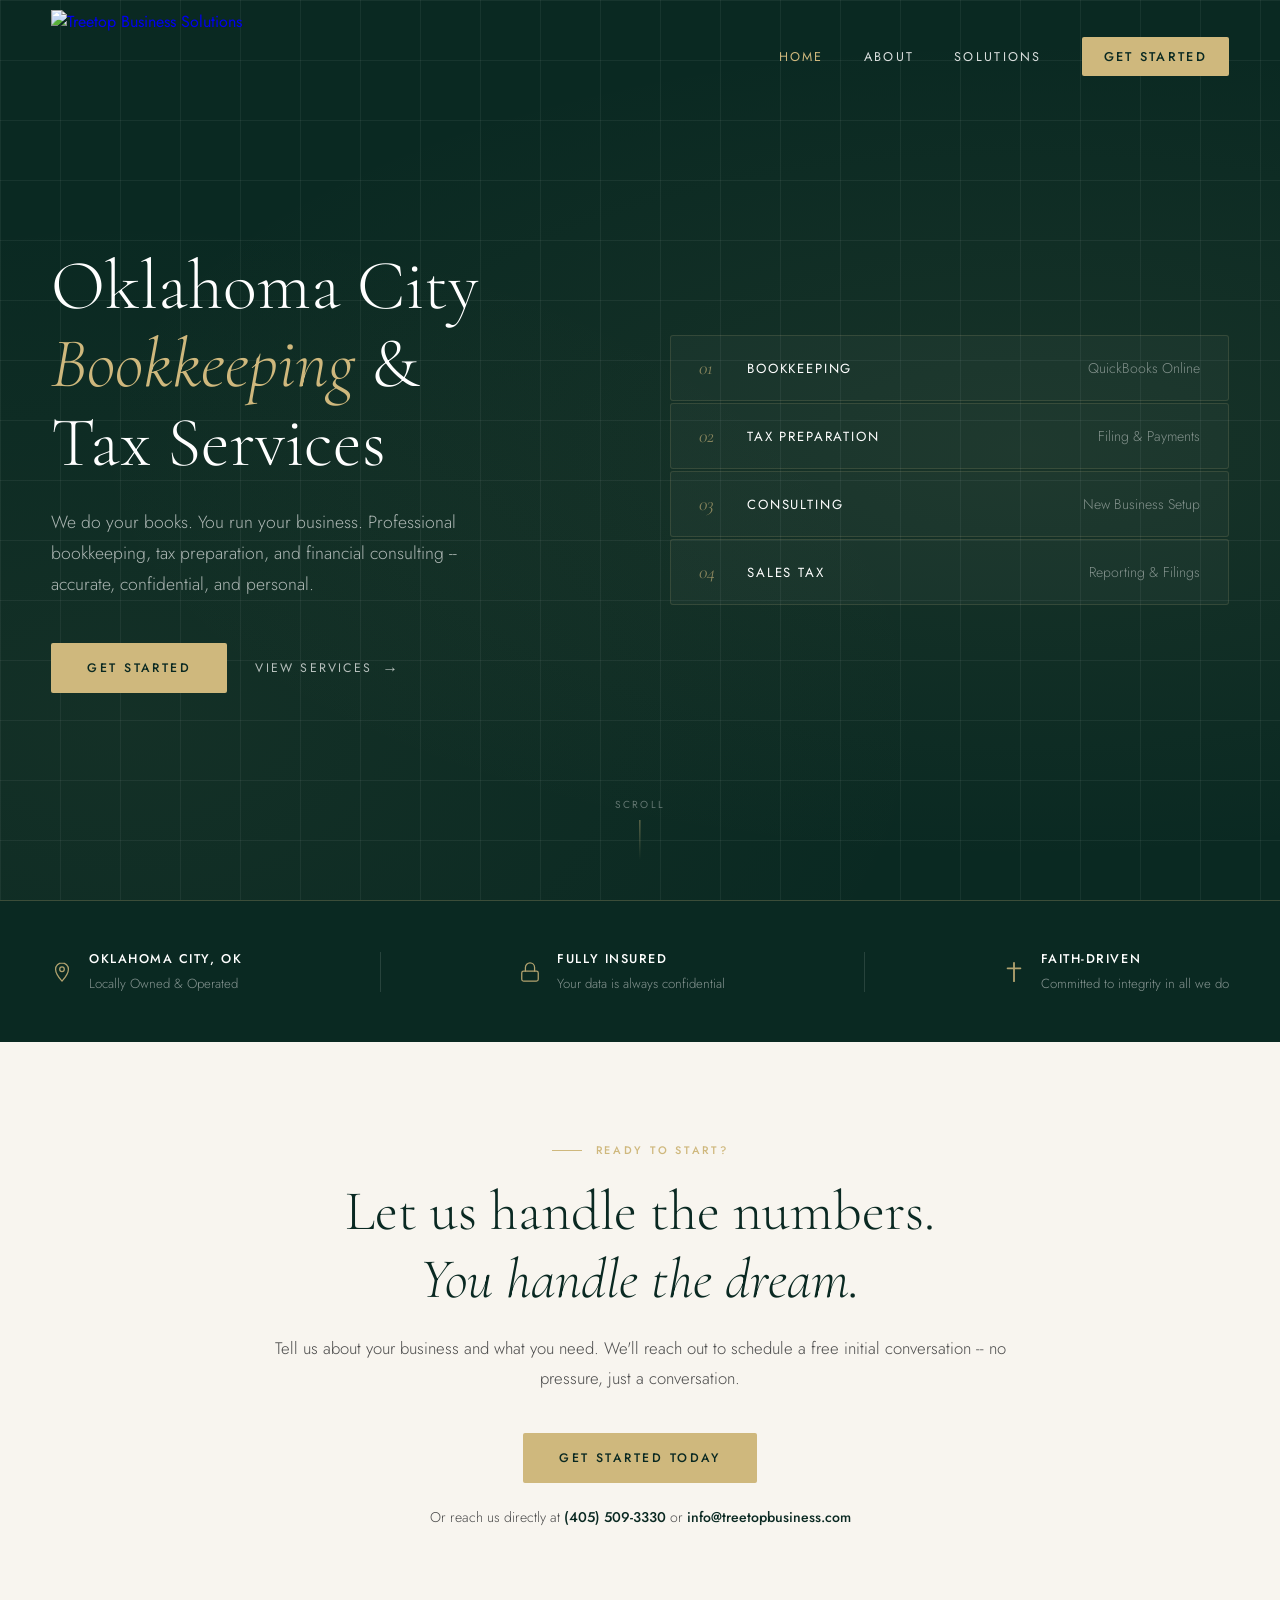
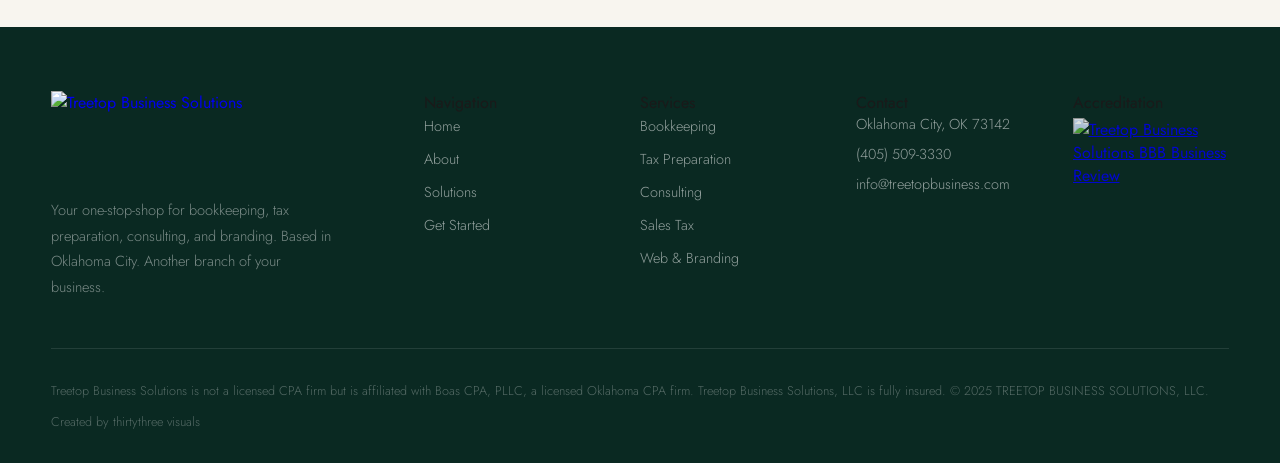
==== commit 9adea1c0: "Enhance SEO and add structured data in index.html Updated the title for better SEO and added structu" ====
--- a/index.html
+++ b/index.html
@@ -2,12 +2,16 @@
 <html lang="en">
 <head>
   <meta charset="UTF-8" />
+  <meta name="theme-color" content="#0A2922" />
+  <link rel="icon" href="/images/favicon.png" type="image/png" />
+  <link rel="apple-touch-icon" href="/images/apple-touch-icon.png" />
   <meta name="viewport" content="width=device-width, initial-scale=1.0" />
-  <title>Treetop Business Solutions | Bookkeeping · Tax Prep · Reconciliation</title>
-  <meta name="description" content="Treetop Business Solutions -- professional bookkeeping, tax preparation, and financial consulting for small businesses in Oklahoma City." />
+  <title>Treetop Business Solutions | Oklahoma City Bookkeeping</title>
+  <meta name="description" content="Professional bookkeeping, tax preparation, and financial consulting for small businesses in Oklahoma City. Accurate, confidential, and personal. BBB Accredited A+." />
   <link rel="preconnect" href="https://fonts.googleapis.com" />
   <link rel="preconnect" href="https://fonts.gstatic.com" crossorigin />
-  <link href="https://fonts.googleapis.com/css2?family=Cormorant+Garamond:ital,wght@0,300;0,400;0,500;0,600;1,300;1,400&family=Jost:wght@300;400;500;600&display=swap" rel="stylesheet" />
+  <link rel="preload" href="https://fonts.googleapis.com/css2?family=Cormorant+Garamond:ital,wght@0,300;0,400;0,500;0,600;1,300;1,400&family=Jost:wght@300;400;500;600&display=swap" as="style" onload="this.onload=null;this.rel='stylesheet'" />
+  <noscript><link href="https://fonts.googleapis.com/css2?family=Cormorant+Garamond:ital,wght@0,300;0,400;0,500;0,600;1,300;1,400&family=Jost:wght@300;400;500;600&display=swap" rel="stylesheet" /></noscript>
   <link rel="stylesheet" href="styles.css" />
   <style>
     /* -- INDEX PAGE SPECIFIC -- */
@@ -146,6 +150,149 @@
       .hero-right { display: none; }
     }
   </style>
+
+  <!-- Canonical -->
+  <link rel="canonical" href="https://treetopbusiness.com/" />
+
+  <!-- Open Graph -->
+  <meta property="og:type" content="website" />
+  <meta property="og:url" content="https://treetopbusiness.com/" />
+  <meta property="og:title" content="Treetop Business Solutions | Oklahoma City Bookkeeping & Tax Prep" />
+  <meta property="og:description" content="Professional bookkeeping, tax preparation, and financial consulting for small businesses in Oklahoma City. Accurate, confidential, and personal. BBB Accredited A+." />
+  <meta property="og:image" content="https://treetopbusiness.com/images/og-image.jpg" />
+  <meta property="og:site_name" content="Treetop Business Solutions" />
+
+  <!-- Twitter Card -->
+  <meta name="twitter:card" content="summary_large_image" />
+  <meta name="twitter:title" content="Treetop Business Solutions | Oklahoma City Bookkeeping & Tax Prep" />
+  <meta name="twitter:description" content="Professional bookkeeping, tax preparation, and financial consulting for small businesses in Oklahoma City. Accurate, confidential, and personal. BBB Accredited A+." />
+  <meta name="twitter:image" content="https://treetopbusiness.com/images/og-image.jpg" />
+
+  <!-- Extra SEO -->
+  <meta name="robots" content="index, follow" />
+  <meta name="author" content="Treetop Business Solutions" />
+  <meta name="geo.region" content="US-OK" />
+  <meta name="geo.placename" content="Oklahoma City" />
+
+  <!-- Structured Data: Local Business -->
+  <script type="application/ld+json">
+  {
+    "@context": "https://schema.org",
+    "@type": "AccountingService",
+    "name": "Treetop Business Solutions",
+    "url": "https://treetopbusiness.com",
+    "logo": "https://treetopbusiness.com/images/TreeTop BS Logo-horiz - bc.png",
+    "image": "https://treetopbusiness.com/images/og-image.jpg",
+    "description": "Professional bookkeeping, tax preparation, and financial consulting for small businesses in Oklahoma City.",
+    "telephone": "+14055093330",
+    "email": "info@treetopbusiness.com",
+    "address": {
+      "@type": "PostalAddress",
+      "addressLocality": "Oklahoma City",
+      "addressRegion": "OK",
+      "postalCode": "73142",
+      "addressCountry": "US"
+    },
+    "geo": {
+      "@type": "GeoCoordinates",
+      "latitude": 35.4676,
+      "longitude": -97.5164
+    },
+    "areaServed": {
+      "@type": "City",
+      "name": "Oklahoma City"
+    },
+    "priceRange": "$$",
+    "openingHours": "Mo-Fr 09:00-17:00",
+    "sameAs": [
+      "https://www.bbb.org/us/ok/oklahoma-city/profile/bookkeeping-services/treetop-business-solutions-llc-0995-90110137"
+    ],
+    "hasOfferCatalog": {
+      "@type": "OfferCatalog",
+      "name": "Business Services",
+      "itemListElement": [
+        { "@type": "Offer", "itemOffered": { "@type": "Service", "name": "Bookkeeping" } },
+        { "@type": "Offer", "itemOffered": { "@type": "Service", "name": "Tax Preparation" } },
+        { "@type": "Offer", "itemOffered": { "@type": "Service", "name": "Payroll Services" } },
+        { "@type": "Offer", "itemOffered": { "@type": "Service", "name": "QuickBooks Consulting" } },
+        { "@type": "Offer", "itemOffered": { "@type": "Service", "name": "Web Design" } }
+      ]
+    }
+  }
+  </script>
+  <!-- Google Analytics 4 -->
+  <script async src="https://www.googletagmanager.com/gtag/js?id=G-3E1EHCP07L"></script>
+  <script>
+    window.dataLayer = window.dataLayer || [];
+    function gtag(){dataLayer.push(arguments);}
+    gtag('js', new Date());
+    gtag('config', 'G-3E1EHCP07L', {
+      page_title: document.title,
+      page_location: window.location.href
+    });
+  </script>
+
+  <!-- Structured Data: BreadcrumbList -->
+  <script type="application/ld+json">
+  {
+    "@context": "https://schema.org",
+    "@type": "BreadcrumbList",
+    "itemListElement": [
+      { "@type": "ListItem", "position": 1, "name": "Home", "item": "https://treetopbusiness.com/" }
+    ]
+  }
+  </script>
+
+  <!-- Structured Data: Services -->
+  <script type="application/ld+json">
+  {
+    "@context": "https://schema.org",
+    "@type": "ItemList",
+    "name": "Treetop Business Solutions Services",
+    "itemListElement": [
+      {
+        "@type": "ListItem", "position": 1,
+        "item": {
+          "@type": "Service",
+          "name": "Bookkeeping",
+          "description": "QuickBooks Online bookkeeping, financial statements, accounts receivable and payable, bank reconciliation for small businesses in Oklahoma City.",
+          "provider": { "@type": "AccountingService", "name": "Treetop Business Solutions" },
+          "areaServed": { "@type": "City", "name": "Oklahoma City" }
+        }
+      },
+      {
+        "@type": "ListItem", "position": 2,
+        "item": {
+          "@type": "Service",
+          "name": "Tax Preparation",
+          "description": "Sales tax reporting and filing, 1099 and W2 filings for small businesses in Oklahoma City.",
+          "provider": { "@type": "AccountingService", "name": "Treetop Business Solutions" },
+          "areaServed": { "@type": "City", "name": "Oklahoma City" }
+        }
+      },
+      {
+        "@type": "ListItem", "position": 3,
+        "item": {
+          "@type": "Service",
+          "name": "QuickBooks Consulting",
+          "description": "QuickBooks setup, training, and process review for small businesses.",
+          "provider": { "@type": "AccountingService", "name": "Treetop Business Solutions" },
+          "areaServed": { "@type": "City", "name": "Oklahoma City" }
+        }
+      },
+      {
+        "@type": "ListItem", "position": 4,
+        "item": {
+          "@type": "Service",
+          "name": "Web Design & Branding",
+          "description": "Custom web design, branding, graphic design, and digital marketing for small businesses.",
+          "provider": { "@type": "LocalBusiness", "name": "thirtythree visuals" },
+          "areaServed": { "@type": "City", "name": "Oklahoma City" }
+        }
+      }
+    ]
+  }
+  </script>
 </head>
 <body>
 
@@ -175,12 +322,12 @@
     <div class="hero-inner">
       <div class="hero-left">
         <h1 class="hero-headline">
-          We do your books.<br>
-          You run your<br>
-          <em>business.</em>
+          Oklahoma City<br>
+          <em>Bookkeeping</em> &amp;<br>
+          Tax Services
         </h1>
         <p class="hero-sub">
-          Professional bookkeeping, tax preparation, and financial consulting for small businesses. Accurate, confidential, and personal.
+          We do your books. You run your business. Professional bookkeeping, tax preparation, and financial consulting -- accurate, confidential, and personal.
         </p>
         <div class="hero-actions">
           <a href="get-started.html" class="btn-primary">Get Started</a>
@@ -286,7 +433,7 @@
         <p>Your one-stop-shop for bookkeeping, tax preparation, consulting, and branding. Based in Oklahoma City. Another branch of your business.</p>
       </div>
       <div class="footer-col">
-        <h4>Navigation</h4>
+        <p class="footer-col-label">Navigation</p>
         <ul>
           <li><a href="index.html">Home</a></li>
           <li><a href="about.html">About</a></li>
@@ -295,7 +442,7 @@
         </ul>
       </div>
       <div class="footer-col">
-        <h4>Services</h4>
+        <p class="footer-col-label">Services</p>
         <ul>
           <li><a href="solutions.html">Bookkeeping</a></li>
           <li><a href="solutions.html">Tax Preparation</a></li>
@@ -305,7 +452,7 @@
         </ul>
       </div>
       <div class="footer-col">
-        <h4>Contact</h4>
+        <p class="footer-col-label">Contact</p>
         <address>
           <span>Oklahoma City, OK 73142</span>
           <a href="tel:4055093330">(405) 509-3330</a>
@@ -313,7 +460,7 @@
         </address>
       </div>
       <div class="footer-col">
-        <h4>Accreditation</h4>
+        <p class="footer-col-label">Accreditation</p>
         <a href="https://www.bbb.org/us/ok/oklahoma-city/profile/bookkeeping-services/treetop-business-solutions-llc-0995-90110137/#sealclick" target="_blank" rel="nofollow">
           <img src="https://seal-oklahomacity.bbb.org/seals/darkgray-seal-250-52-bbb-90110137.png" alt="Treetop Business Solutions BBB Business Review" class="footer-bbb-seal" />
         </a>
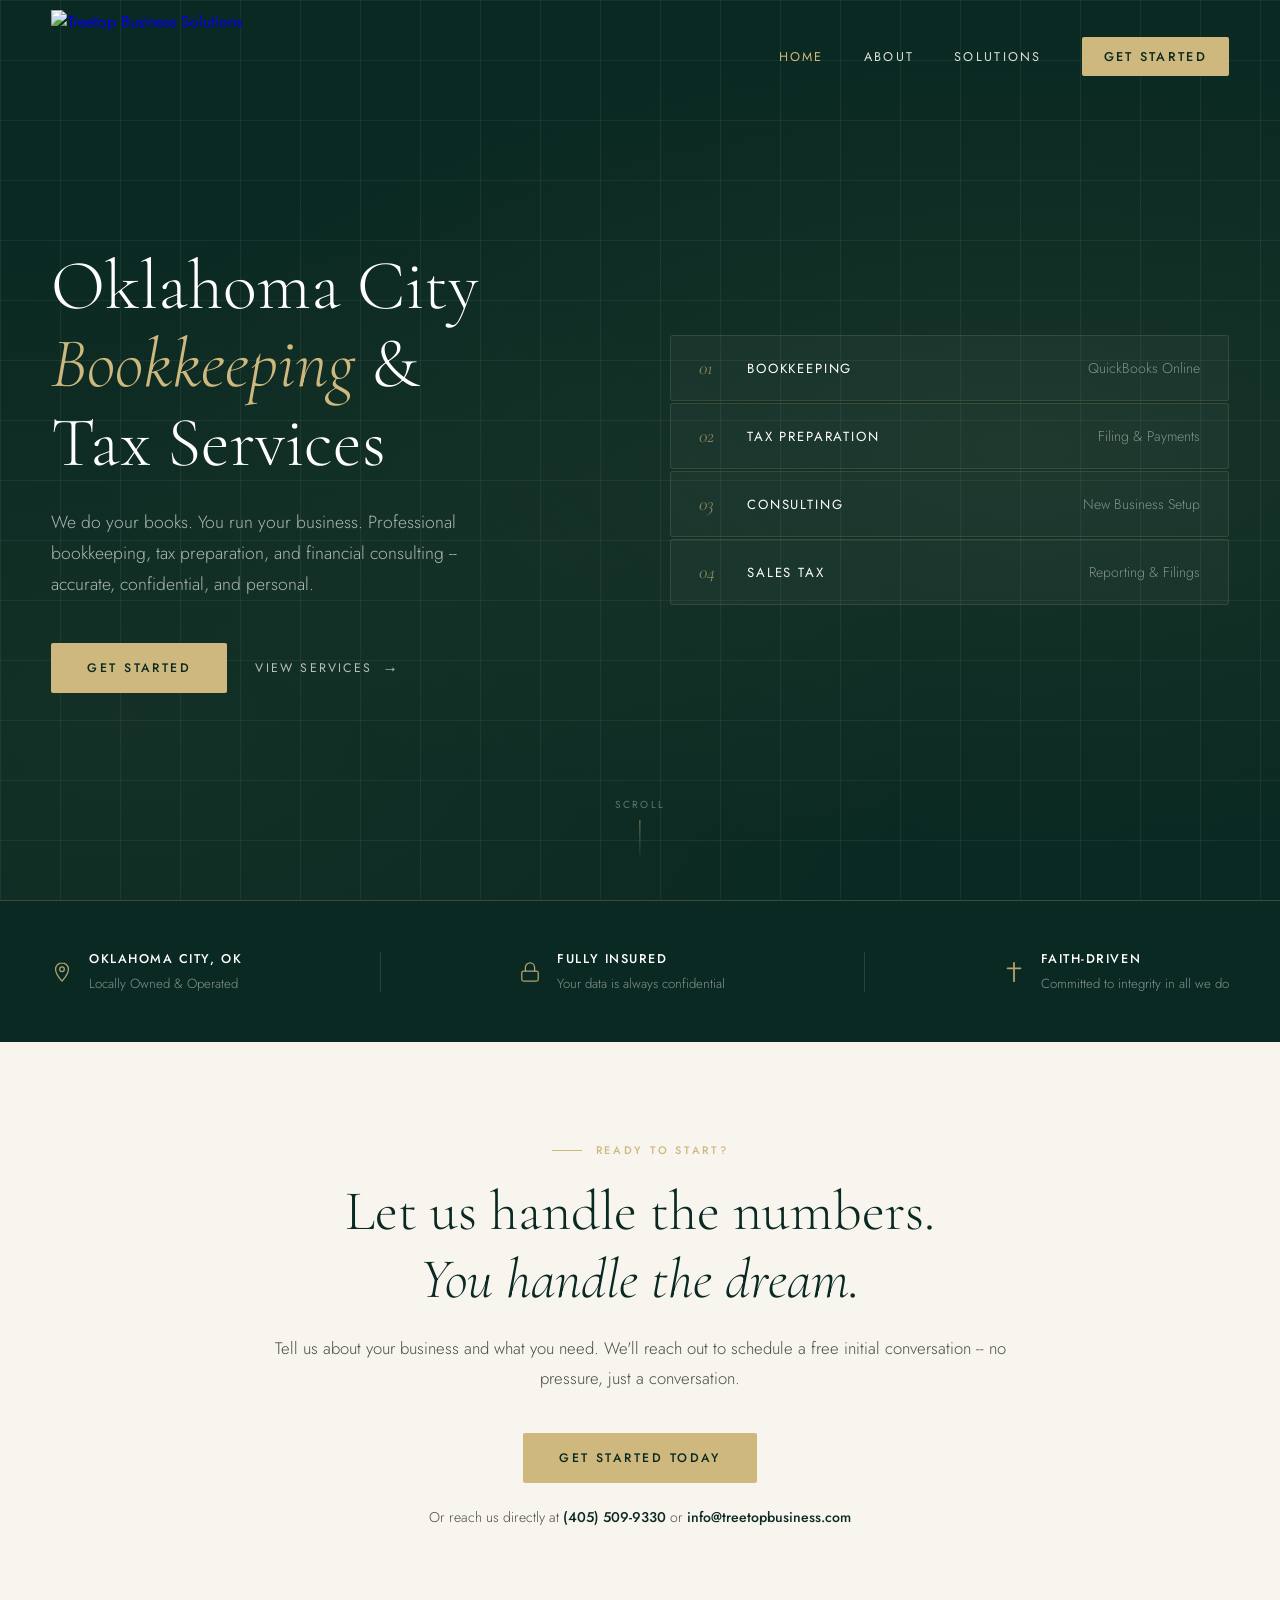
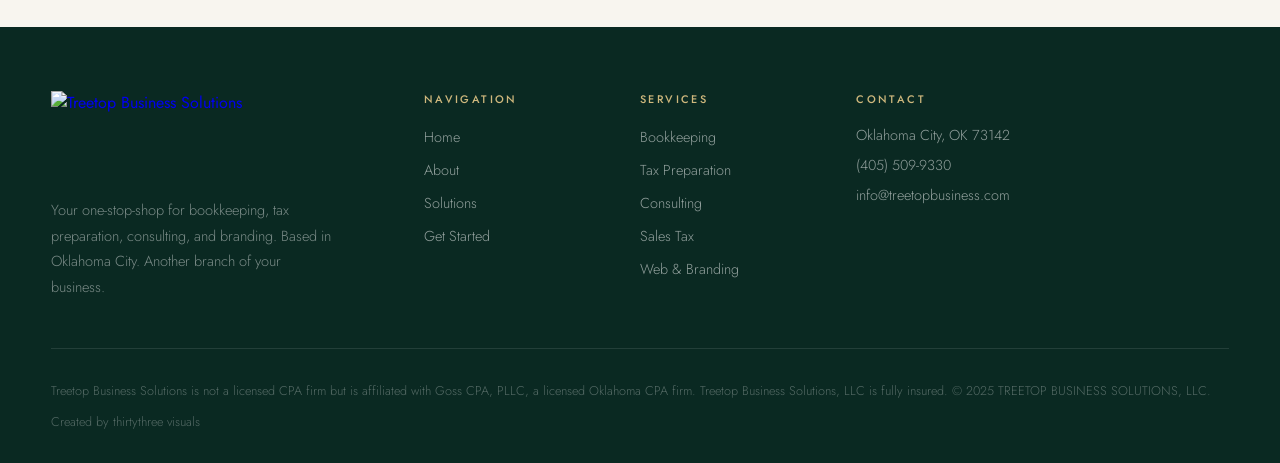
==== commit e81490af: "Update contact information and footer details" ====
--- a/index.html
+++ b/index.html
@@ -184,7 +184,7 @@
     "logo": "https://treetopbusiness.com/images/TreeTop BS Logo-horiz - bc.png",
     "image": "https://treetopbusiness.com/images/og-image.jpg",
     "description": "Professional bookkeeping, tax preparation, and financial consulting for small businesses in Oklahoma City.",
-    "telephone": "+14055093330",
+    "telephone": "+14055099330",
     "email": "info@treetopbusiness.com",
     "address": {
       "@type": "PostalAddress",
@@ -419,7 +419,7 @@
         <a href="get-started.html" class="btn-primary">Get Started Today</a>
       </div>
       <p class="cta-contact" style="margin-top:24px;">
-        Or reach us directly at <a href="tel:4055093330">(405) 509-3330</a> or <a href="mailto:info@treetopbusiness.com">info@treetopbusiness.com</a>
+        Or reach us directly at <a href="tel:4055099330">(405) 509-9330</a> or <a href="mailto:info@treetopbusiness.com">info@treetopbusiness.com</a>
       </p>
     </div>
   </section>
@@ -455,19 +455,13 @@
         <p class="footer-col-label">Contact</p>
         <address>
           <span>Oklahoma City, OK 73142</span>
-          <a href="tel:4055093330">(405) 509-3330</a>
+          <a href="tel:4055099330">(405) 509-9330</a>
           <a href="mailto:info@treetopbusiness.com">info@treetopbusiness.com</a>
         </address>
       </div>
-      <div class="footer-col">
-        <p class="footer-col-label">Accreditation</p>
-        <a href="https://www.bbb.org/us/ok/oklahoma-city/profile/bookkeeping-services/treetop-business-solutions-llc-0995-90110137/#sealclick" target="_blank" rel="nofollow">
-          <img src="https://seal-oklahomacity.bbb.org/seals/darkgray-seal-250-52-bbb-90110137.png" alt="Treetop Business Solutions BBB Business Review" class="footer-bbb-seal" />
-        </a>
-      </div>
     </div>
     <div class="footer-bottom">
-      <p>Treetop Business Solutions is not a licensed CPA firm but is affiliated with Boas CPA, PLLC, a licensed Oklahoma CPA firm. Treetop Business Solutions, LLC is fully insured. &copy; 2025 TREETOP BUSINESS SOLUTIONS, LLC.</p>
+      <p>Treetop Business Solutions is not a licensed CPA firm but is affiliated with Goss CPA, PLLC, a licensed Oklahoma CPA firm. Treetop Business Solutions, LLC is fully insured. &copy; 2025 TREETOP BUSINESS SOLUTIONS, LLC.</p>
       <p>Created by <a href="https://thirtythreevisuals.com" target="_blank">thirtythree visuals</a></p>
     </div>
   </footer>
--- a/styles.css
+++ b/styles.css
@@ -288,7 +288,7 @@
   margin-top: 16px;
   max-width: 280px;
 }
-.footer-col h4 {
+.footer-col-label {
   font-size: 0.682rem;
   letter-spacing: 0.22em;
   text-transform: uppercase;
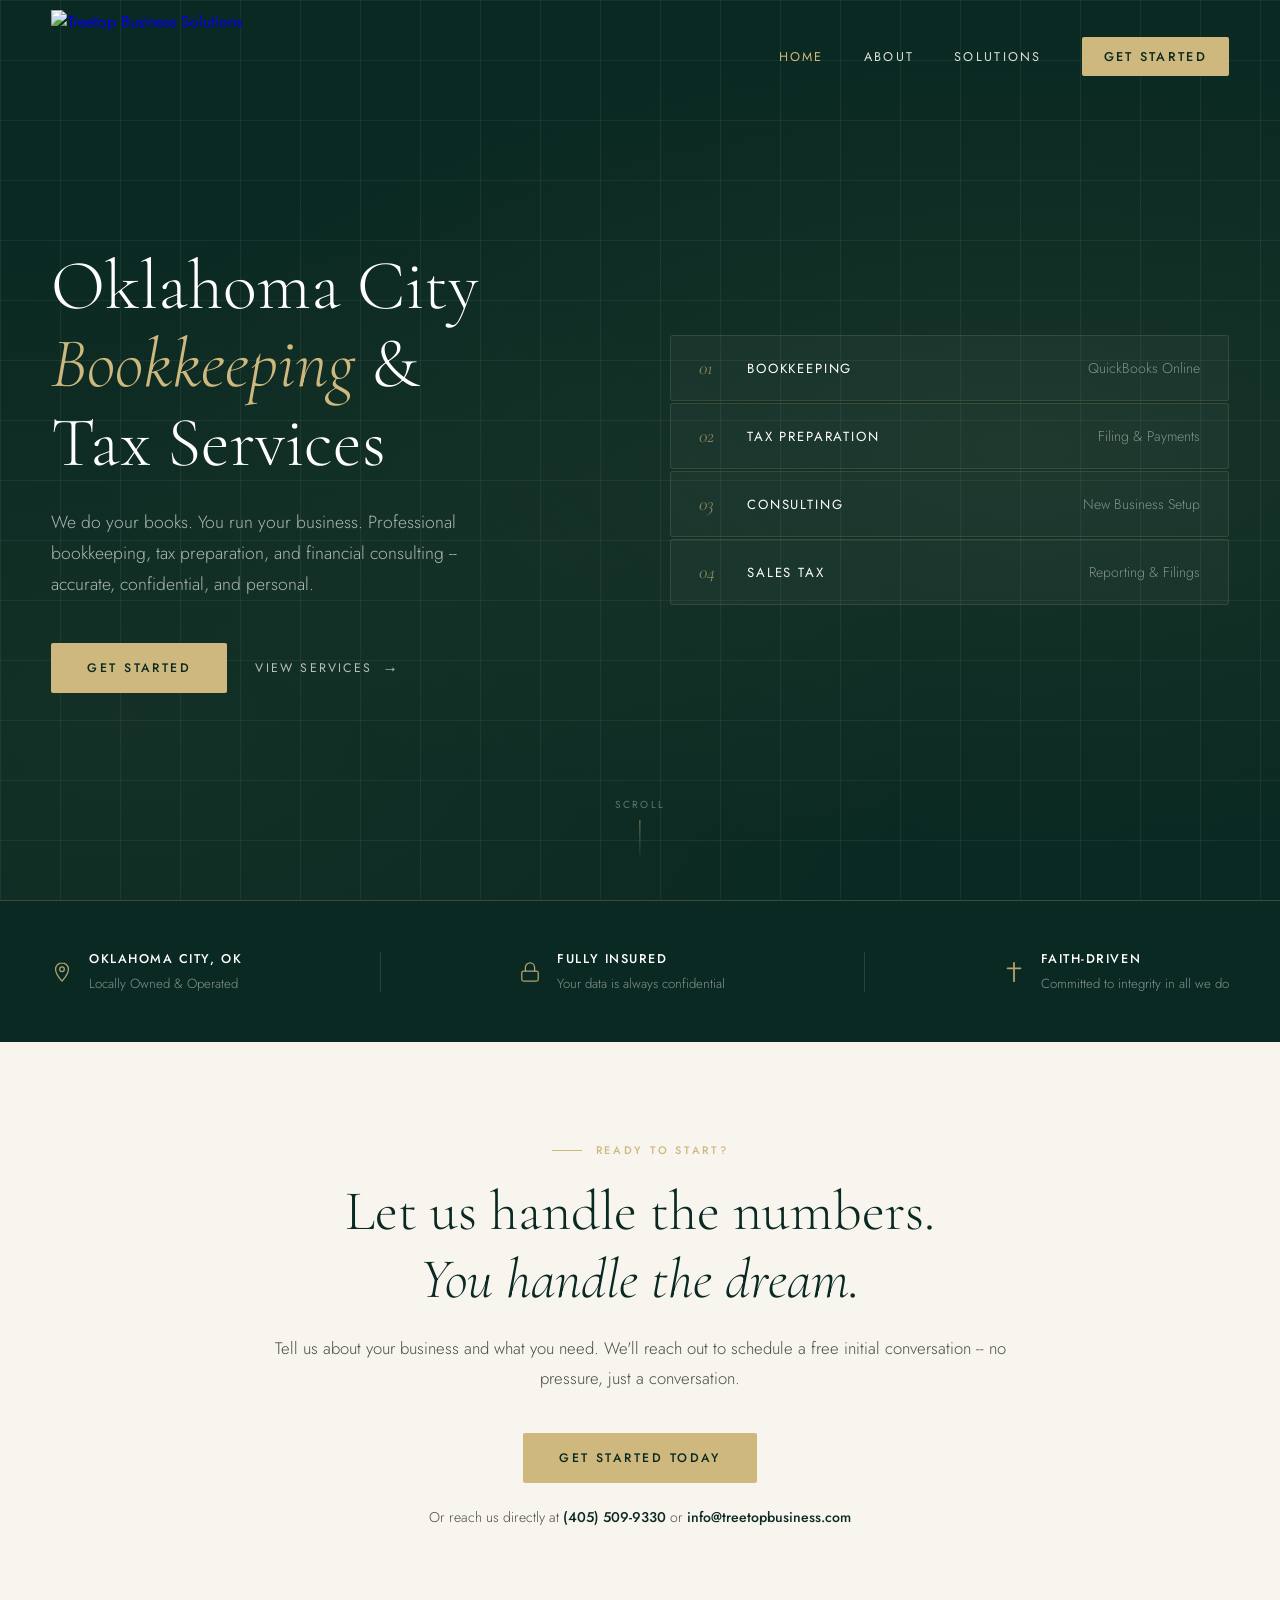
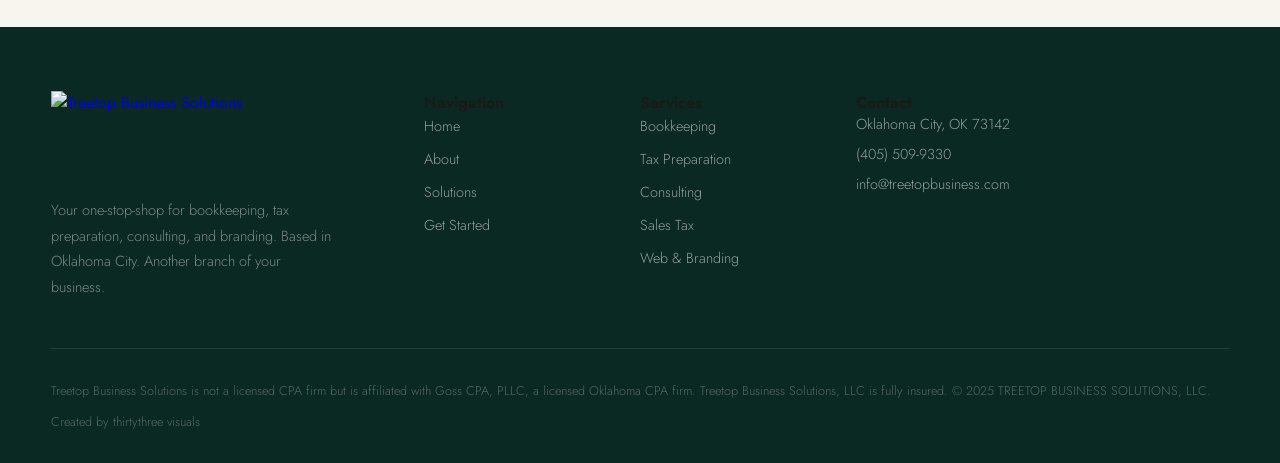
==== commit 5c79da19: "Replace footer with site footer div and script Removed the existing footer and added a new site foot" ====
--- a/index.html
+++ b/index.html
@@ -424,47 +424,8 @@
     </div>
   </section>
 
-  <footer>
-    <div class="footer-top">
-      <div class="footer-brand">
-        <a href="index.html" class="nav-logo">
-          <img src="images/TreeTop BS Logo-horiz - bc.png" alt="Treetop Business Solutions" class="nav-logo-img" />
-        </a>
-        <p>Your one-stop-shop for bookkeeping, tax preparation, consulting, and branding. Based in Oklahoma City. Another branch of your business.</p>
-      </div>
-      <div class="footer-col">
-        <p class="footer-col-label">Navigation</p>
-        <ul>
-          <li><a href="index.html">Home</a></li>
-          <li><a href="about.html">About</a></li>
-          <li><a href="solutions.html">Solutions</a></li>
-          <li><a href="get-started.html">Get Started</a></li>
-        </ul>
-      </div>
-      <div class="footer-col">
-        <p class="footer-col-label">Services</p>
-        <ul>
-          <li><a href="solutions.html">Bookkeeping</a></li>
-          <li><a href="solutions.html">Tax Preparation</a></li>
-          <li><a href="solutions.html">Consulting</a></li>
-          <li><a href="solutions.html">Sales Tax</a></li>
-          <li><a href="solutions.html">Web &amp; Branding</a></li>
-        </ul>
-      </div>
-      <div class="footer-col">
-        <p class="footer-col-label">Contact</p>
-        <address>
-          <span>Oklahoma City, OK 73142</span>
-          <a href="tel:4055099330">(405) 509-9330</a>
-          <a href="mailto:info@treetopbusiness.com">info@treetopbusiness.com</a>
-        </address>
-      </div>
-    </div>
-    <div class="footer-bottom">
-      <p>Treetop Business Solutions is not a licensed CPA firm but is affiliated with Goss CPA, PLLC, a licensed Oklahoma CPA firm. Treetop Business Solutions, LLC is fully insured. &copy; 2025 TREETOP BUSINESS SOLUTIONS, LLC.</p>
-      <p>Created by <a href="https://thirtythreevisuals.com" target="_blank">thirtythree visuals</a></p>
-    </div>
-  </footer>
+  <div id="site-footer"></div>
+  <script src="footer.js"></script>
 
   <script>
     const nav = document.getElementById('main-nav');
